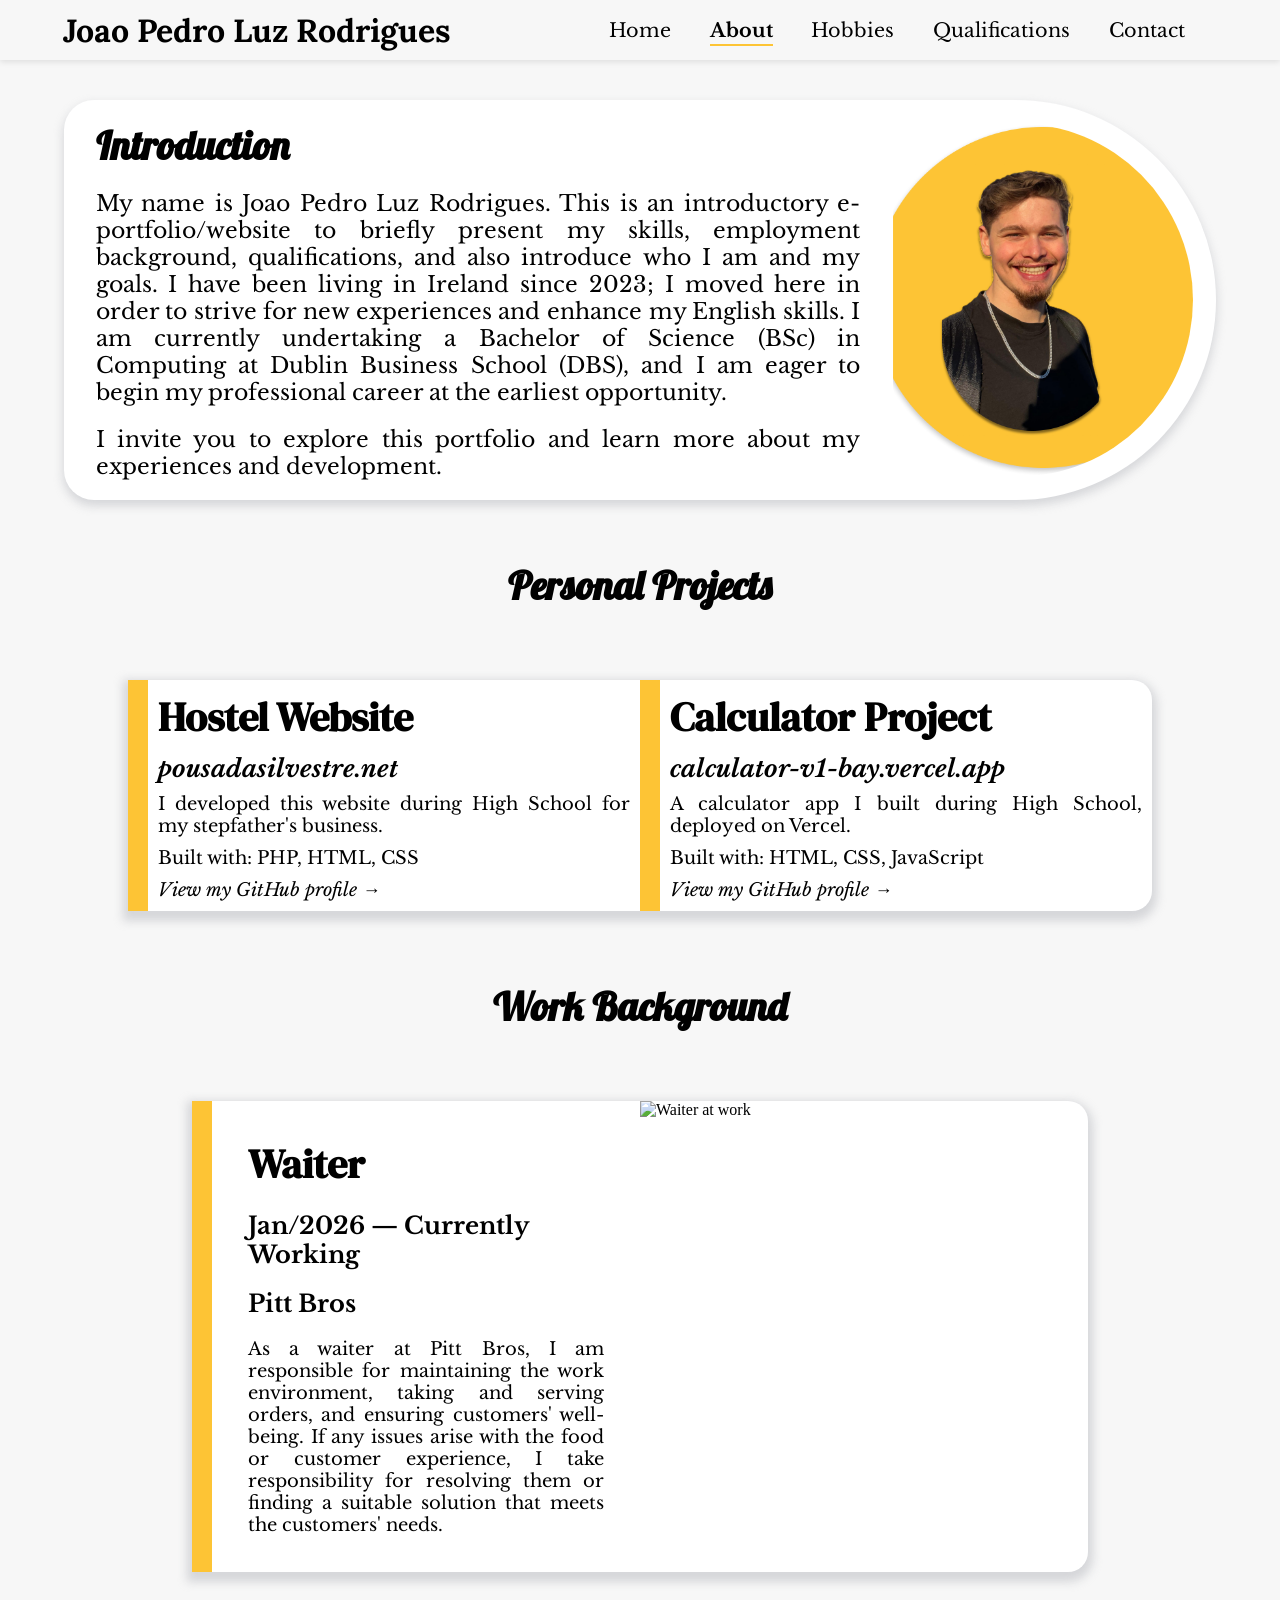
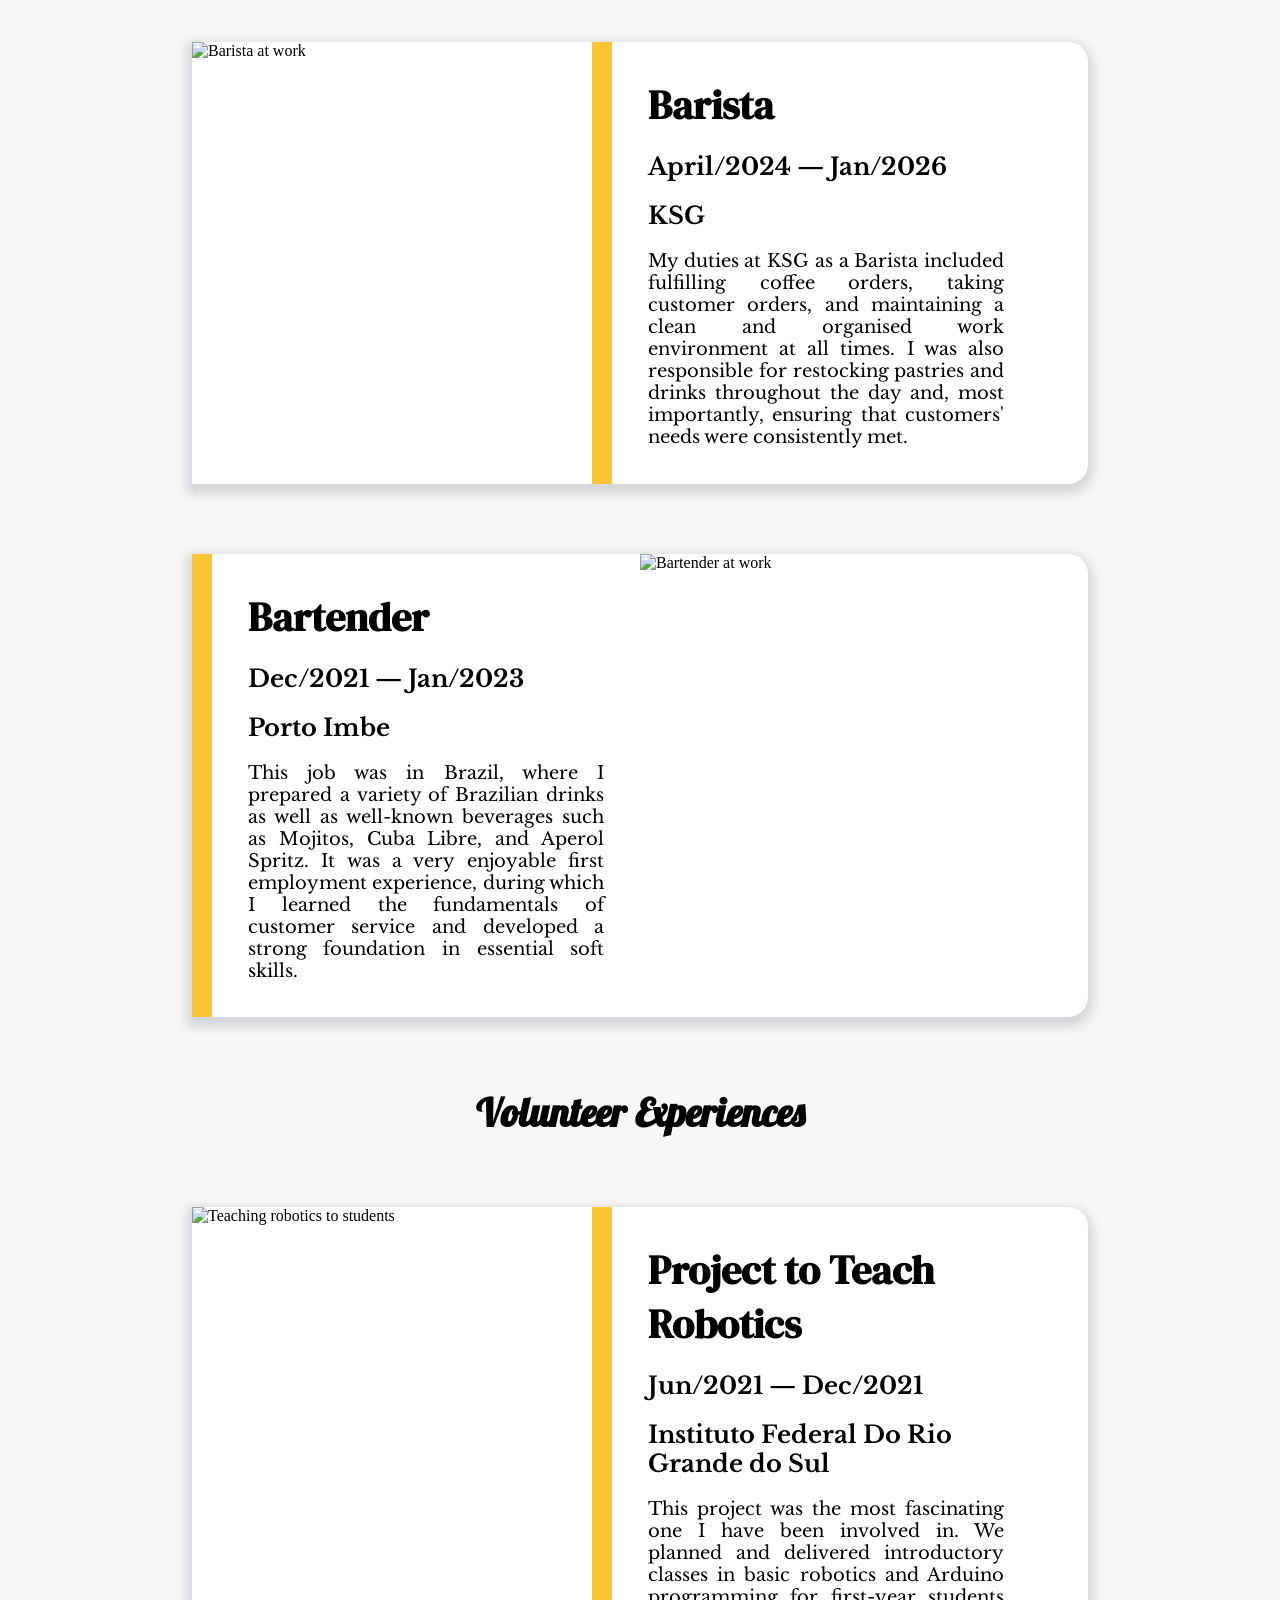
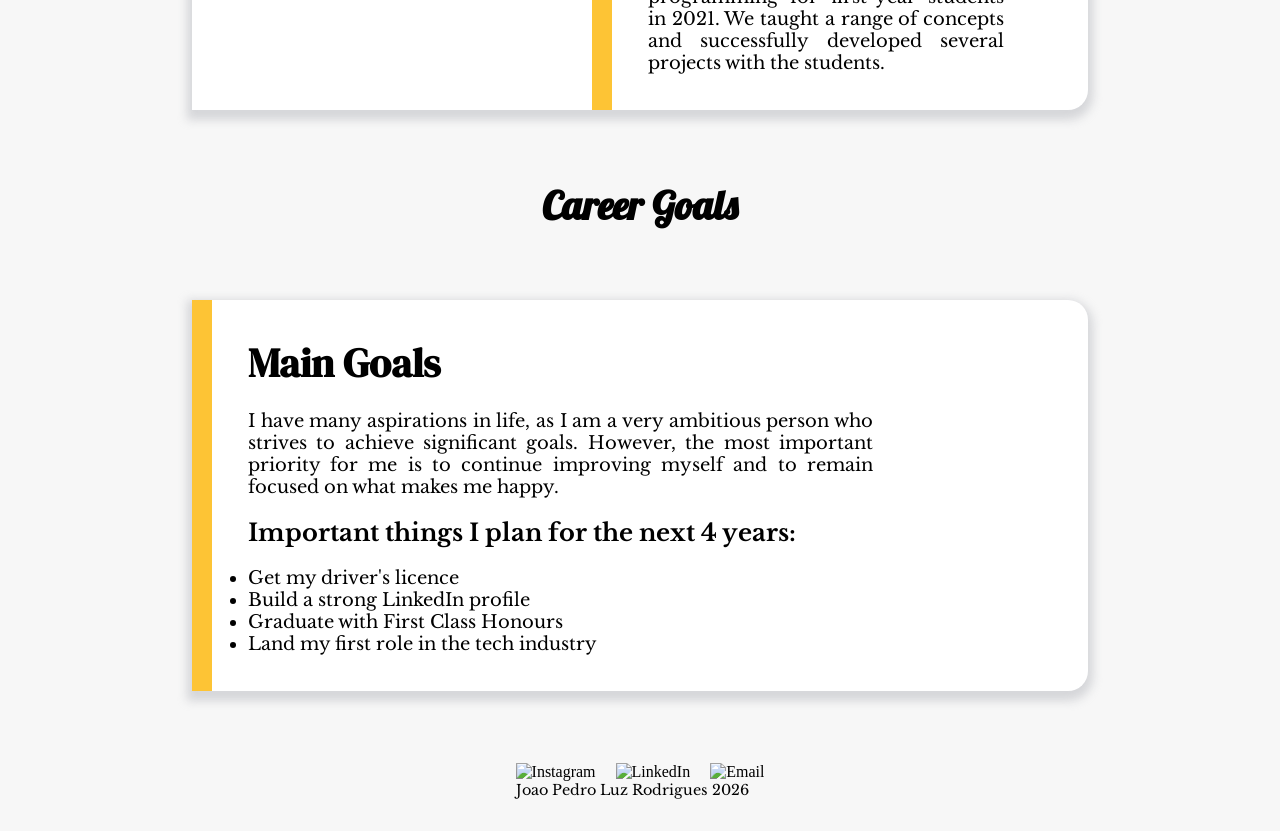
==== about.html @ ab404953 "improvments to the website, including updates to the about page, hobbies section, qualifications, an" ====
<!DOCTYPE html>
<html lang="en">
<head>
    <meta charset="UTF-8">
    <meta name="viewport" content="width=device-width, initial-scale=1.0">
    <meta name="description" content="About João Pedro Luz Rodrigues — background, personal projects, work experience, and career goals.">
    <link rel="preconnect" href="https://fonts.googleapis.com">
    <link rel="preconnect" href="https://fonts.gstatic.com" crossorigin>
    <link href="https://fonts.googleapis.com/css2?family=DM+Serif+Display:ital@0;1&family=Libre+Baskerville:ital,wght@0,400;0,700;1,400&family=Lobster&family=Lora:ital,wght@0,400;0,700&family=Playfair+Display:ital,wght@0,400;0,700&display=swap" rel="stylesheet">
    <link rel="stylesheet" href="./style/style.css">
    <script src="./script.js" async defer></script>
    <title>João Pedro Luz — About</title>
</head>
<body>
    <header id="header"></header>
    <main class="mainDivConfig">
        <div class="bigImgAbout">
            <div class="textBoxImgAbout">
                <h1>Introduction</h1>
                <p>
                    My name is Joao Pedro Luz Rodrigues. This is an introductory e-portfolio/website to briefly present my skills, employment background, qualifications, and also introduce who I am and my goals. I have been living in Ireland since 2023; I moved here in order to strive for new experiences and enhance my English skills. I am currently undertaking a Bachelor of Science (BSc) in Computing at Dublin Business School (DBS), and I am eager to begin my professional career at the earliest opportunity.
                </p>
                <p>I invite you to explore this portfolio and learn more about my experiences and development.</p>
            </div>
            <img src="./img/profile-photo.png" alt="Profile photo of João Pedro Luz Rodrigues">
        </div>

        <div class="layoutStandardInfo">
            <h1>Personal Projects</h1>
            <div class="subDivMain Small largeW">
                <div class="subDivText">
                    <h1>Hostel Website</h1>
                    <h2 class="oblique"><a href="https://pousadasilvestre.net/index.php">pousadasilvestre.net</a></h2>
                    <p>I developed this website during High School for my stepfather's business.</p>
                    <p>Built with: PHP, HTML, CSS</p>
                    <p><a href="https://github.com/Joaoluzwork" class="oblique">View my GitHub profile →</a></p>
                </div>
                <div class="subDivText">
                    <h1>Calculator Project</h1>
                    <h2 class="oblique"><a href="https://calculator-v1-bay.vercel.app">calculator-v1-bay.vercel.app</a></h2>
                    <p>A calculator app I built during High School, deployed on Vercel.</p>
                    <p>Built with: HTML, CSS, JavaScript</p>
                    <p><a href="https://github.com/Joaoluzwork" class="oblique">View my GitHub profile →</a></p>
                </div>
            </div>
            <h1>Work Background</h1>
            <div class="subDivMain">
                <div class="subDivText">
                    <h1>Waiter</h1>
                    <h2>Jan/2026 — Currently Working</h2>
                    <h2>Pitt Bros</h2>
                    <p>
                        As a waiter at Pitt Bros, I am responsible for maintaining the work environment, taking and serving orders, and ensuring customers' well-being. If any issues arise with the food or customer experience, I take responsibility for resolving them or finding a suitable solution that meets the customers' needs.
                    </p>
                </div>
                <img class="workImg" src="./img/waiterImg.png" alt="Waiter at work">
            </div>
            <div class="subDivMain">
                <img class="workImg" src="./img/baristaImg.png" alt="Barista at work">
                <div class="subDivText">
                    <h1>Barista</h1>
                    <h2>April/2024 — Jan/2026</h2>
                    <h2>KSG</h2>
                    <p>
                        My duties at KSG as a Barista included fulfilling coffee orders, taking customer orders, and maintaining a clean and organised work environment at all times. I was also responsible for restocking pastries and drinks throughout the day and, most importantly, ensuring that customers' needs were consistently met.
                    </p>
                </div>
            </div>
            <div class="subDivMain">
                <div class="subDivText">
                    <h1>Bartender</h1>
                    <h2>Dec/2021 — Jan/2023</h2>
                    <h2>Porto Imbe</h2>
                    <p>This job was in Brazil, where I prepared a variety of Brazilian drinks as well as well-known beverages such as Mojitos, Cuba Libre, and Aperol Spritz. It was a very enjoyable first employment experience, during which I learned the fundamentals of customer service and developed a strong foundation in essential soft skills.</p>
                </div>
                <img class="workImg" src="./img/bartenderImg.png" alt="Bartender at work">
            </div>
            <h1>Volunteer Experiences</h1>
            <div class="subDivMain">
                <img class="workImg" src="./img/professorImg.png" alt="Teaching robotics to students">
                <div class="subDivText">
                    <h1>Project to Teach Robotics</h1>
                    <h2>Jun/2021 — Dec/2021</h2>
                    <h2>Instituto Federal Do Rio Grande do Sul</h2>
                    <p>This project was the most fascinating one I have been involved in. We planned and delivered introductory classes in basic robotics and Arduino programming for first-year students in 2021. We taught a range of concepts and successfully developed several projects with the students.</p>
                </div>
            </div>
            <h1>Career Goals</h1>
            <div class="subDivMain">
                <div class="subDivText largeW">
                    <h1>Main Goals</h1>
                    <p>I have many aspirations in life, as I am a very ambitious person who strives to achieve significant goals. However, the most important priority for me is to continue improving myself and to remain focused on what makes me happy.</p>
                    <h2>Important things I plan for the next 4 years:</h2>
                    <ul>
                        <li>Get my driver's licence</li>
                        <li>Build a strong LinkedIn profile</li>
                        <li>Graduate with First Class Honours</li>
                        <li>Land my first role in the tech industry</li>
                    </ul>
                </div>
            </div>
        </div>
    </main>
    <footer class="mainFoot" id="footer"></footer>
</body>
</html>
---- style/style.css ----
:root {
    --black: #000000;
    --background: #F7F7F7;
    --yellow: #FDC435;
    --white: #FFFFFF;
    --grey: #c7c8ccb0;
    --brown: #854836;
}

* {
    margin: 0;
    padding: 0;
    box-sizing: border-box;
}

a {
    color: var(--black);
    text-decoration: none;
}

body {
    width: 100%;
    background-color: var(--background);
}

a:active {
    color: var(--brown);
}

a:hover {
    color: var(--brown);
}

h1 {
    font-family: "Lobster", sans-serif;
}

h2 {
    font-family: "Libre Baskerville", serif;
}

p, li {
    font-family: "Libre Baskerville", serif;
}

.oblique {
    font-style: oblique;
}

/* Header */
header {
    position: fixed;
    top: 0;
    font-family: "Playfair Display", serif;
    z-index: 100;
    width: 100%;
    height: 60px;
    color: var(--black);
    background-color: var(--background);
    box-shadow: 0 2px 6px rgba(0, 0, 0, 0.1);
}

/* Footer */
footer {
    position: relative;
    display: flex;
    align-items: center;
    justify-content: center;
    flex-direction: column;
    width: 100%;
    min-height: 100px;
    color: var(--black);
    overflow: hidden;
}

/* Nav */
.navBar {
    position: fixed;
    display: flex;
    width: 100%;
    height: 60px;
    justify-content: space-around;
    align-items: center;
    z-index: 10;
    list-style: none;
    background-color: var(--background);
}

.navBar h1 {
    font-family: "Lora", serif;
}

.navBar a {
    font-family: "Libre Baskerville", serif;
    color: var(--black);
    font-size: clamp(0.8rem, 2vw, 1.2rem);
}

.navItems {
    display: flex;
    justify-content: space-evenly;
    gap: 1%;
    width: 50%;
    list-style: none;
}

.navItems a:hover {
    color: var(--brown);
    transition: font-size 100ms;
    font-size: clamp(0.9rem, 2.2vw, 1.3rem);}

.navItems a.active {
    font-weight: bold;
    border-bottom: 2px solid var(--yellow);
    padding-bottom: 2px;
}

/* Home page */
.yellowBack {
    display: flex;
    justify-content: flex-end;
    position: absolute;
    width: 100%;
    top: 40px;
}

.yellowBack img {
    position: absolute;
    width: 53%;
}

.hero {
    display: flex;
    flex-direction: column;
    justify-content: center;
    padding-top: 5%;
    padding-left: 3%;
    width: 45%;
    min-height: 80vh;
}

.hero h1 {
    font-size: clamp(1.5rem, 4vw, 3.5rem);
    font-family: "Lobster", sans-serif;
    line-height: 1.2;
}

.tagline {
    margin-top: 16px;
    font-size: clamp(14px, 1.2vw, 18px);
    font-style: italic;
    font-family: "Libre Baskerville", serif;
    color: var(--brown);
}

.intro-text {
    margin-top: 12px;
    text-align: justify;
    font-size: clamp(14px, 1.4vw, 20px);
    font-family: "Libre Baskerville", serif;
}

.cta-row {
    display: flex;
    flex-wrap: wrap;
    gap: 12px;
    margin-top: 28px;
}

.btn {
    display: inline-block;
    padding: 10px 22px;
    border-radius: 6px;
    font-family: "Libre Baskerville", serif;
    font-size: 0.95rem;
    cursor: pointer;
    transition: opacity 150ms;
}

.btn:hover {
    opacity: 0.85;
    color: inherit;
}

.btn-primary {
    background-color: var(--yellow);
    color: var(--black);
    border: 2px solid var(--yellow);
}

.btn-secondary {
    background-color: var(--black);
    color: var(--white);
    border: 2px solid var(--black);
}

.btn-outline {
    background-color: transparent;
    color: var(--black);
    border: 2px solid var(--black);
}

/* Inner pages layout */
.mainDivConfig {
    display: flex;
    align-items: center;
    justify-content: center;
    flex-direction: column;
    padding-top: 100px;
    padding-bottom: 40px;
    gap: 60px;
}

.mainDivConfig h1 {
    font-size: clamp(1em, 2.5em, 3em);
}

/* Intro banner with image (About page) */
.bigImgAbout {
    display: flex;
    padding: 0;
    background: var(--white);
    border-radius: 30px 200px 200px 30px;
    box-shadow: 0px 5px 10px 1px var(--grey);
    width: 90%;
    flex-direction: row;
}

.bigImgAbout img {
    width: 30%;
    padding: 2%;
    object-fit: cover;
    border-radius: 0 200px 200px 0;
}

.textBoxImgAbout {
    text-align: justify;
    width: 70%;
    padding: 20px;
    padding-right: 10px;
    margin-left: 1%;
}

.textBoxImgAbout p {
    padding-top: 20px;
    font-size: clamp(16px, 22px, 28px);
}

/* Simple page banner */
.pageBanner {
    display: flex;
    justify-content: center;
    align-items: center;
    background: var(--white);
    border-radius: 20px;
    box-shadow: 0px 5px 10px 1px var(--grey);
    width: 90%;
    padding: 36px 48px;
    text-align: center;
    border-left: 8px solid var(--yellow);
}

.pageBanner p {
    margin-top: 12px;
    font-size: clamp(16px, 20px, 24px);
    max-width: 700px;
}

/* Qualifications */
.ExtraActImg {
    max-width: 500px;
    width: 100%;
    height: auto;
    border-radius: 0;
}

.robotics {
    display: flex;
    flex-direction: row;
    flex-wrap: wrap;
    background-color: var(--white);
    width: 60%;
    border-radius: 0px 20px 20px 0px;
    box-shadow: 0px 5px 10px 5px var(--grey);
}

.Y {
    border-left: 20px solid var(--yellow);
}

.layoutStandardInfo {
    display: flex;
    align-items: center;
    flex-direction: column;
    gap: 70px;
    width: 100%;
}

.subDivMain {
    display: flex;
    flex-direction: row;
    flex-wrap: wrap;
    background-color: var(--white);
    align-items: stretch;
    width: 70%;
    border-radius: 0px 20px 20px 0px;
    box-shadow: 0px 5px 10px 5px var(--grey);
}

.subDivText {
    width: 50%;
    padding: 4%;
    gap: 20px;
    border-left: 20px solid var(--yellow);
    display: flex;
    flex-direction: column;
}

.subDivText h1 {
    font-family: "DM Serif Display", serif;
}

.subDivText p,
.subDivText li {
    font-size: clamp(14px, 18px, 22px);
    text-align: justify;
}

.Smaller {
    min-height: 130px;
}

.medium {
    min-height: 300px;
}

.largeW {
    width: 80%;
}

.Small .subDivText {
    padding: 1%;
    gap: 10px;
}

.Smaller .subDivText {
    padding: 1%;
    gap: 10px;
}

.medium .subDivText {
    padding: 1%;
}

.workImg {
    max-width: 400px;
    width: 100%;
    height: auto;
    object-fit: cover;
}

/* Social media */
.socialMedias {
    display: flex;
    align-items: center;
    justify-content: center;
    gap: 20px;
}

.instaLogo {
    width: 50px;
    height: auto;
}

.linkedinLogo {
    width: 60px;
    height: auto;
}

.emailLogo {
    width: 50px;
    height: auto;
}

#footer p {
    font-family: "Libre Baskerville", serif;
    font-size: 0.9rem;
}

a:hover .instaLogo {
    width: 55px;
}

a:hover .linkedinLogo {
    width: 65px;
}

a:hover .emailLogo {
    width: 55px;
}
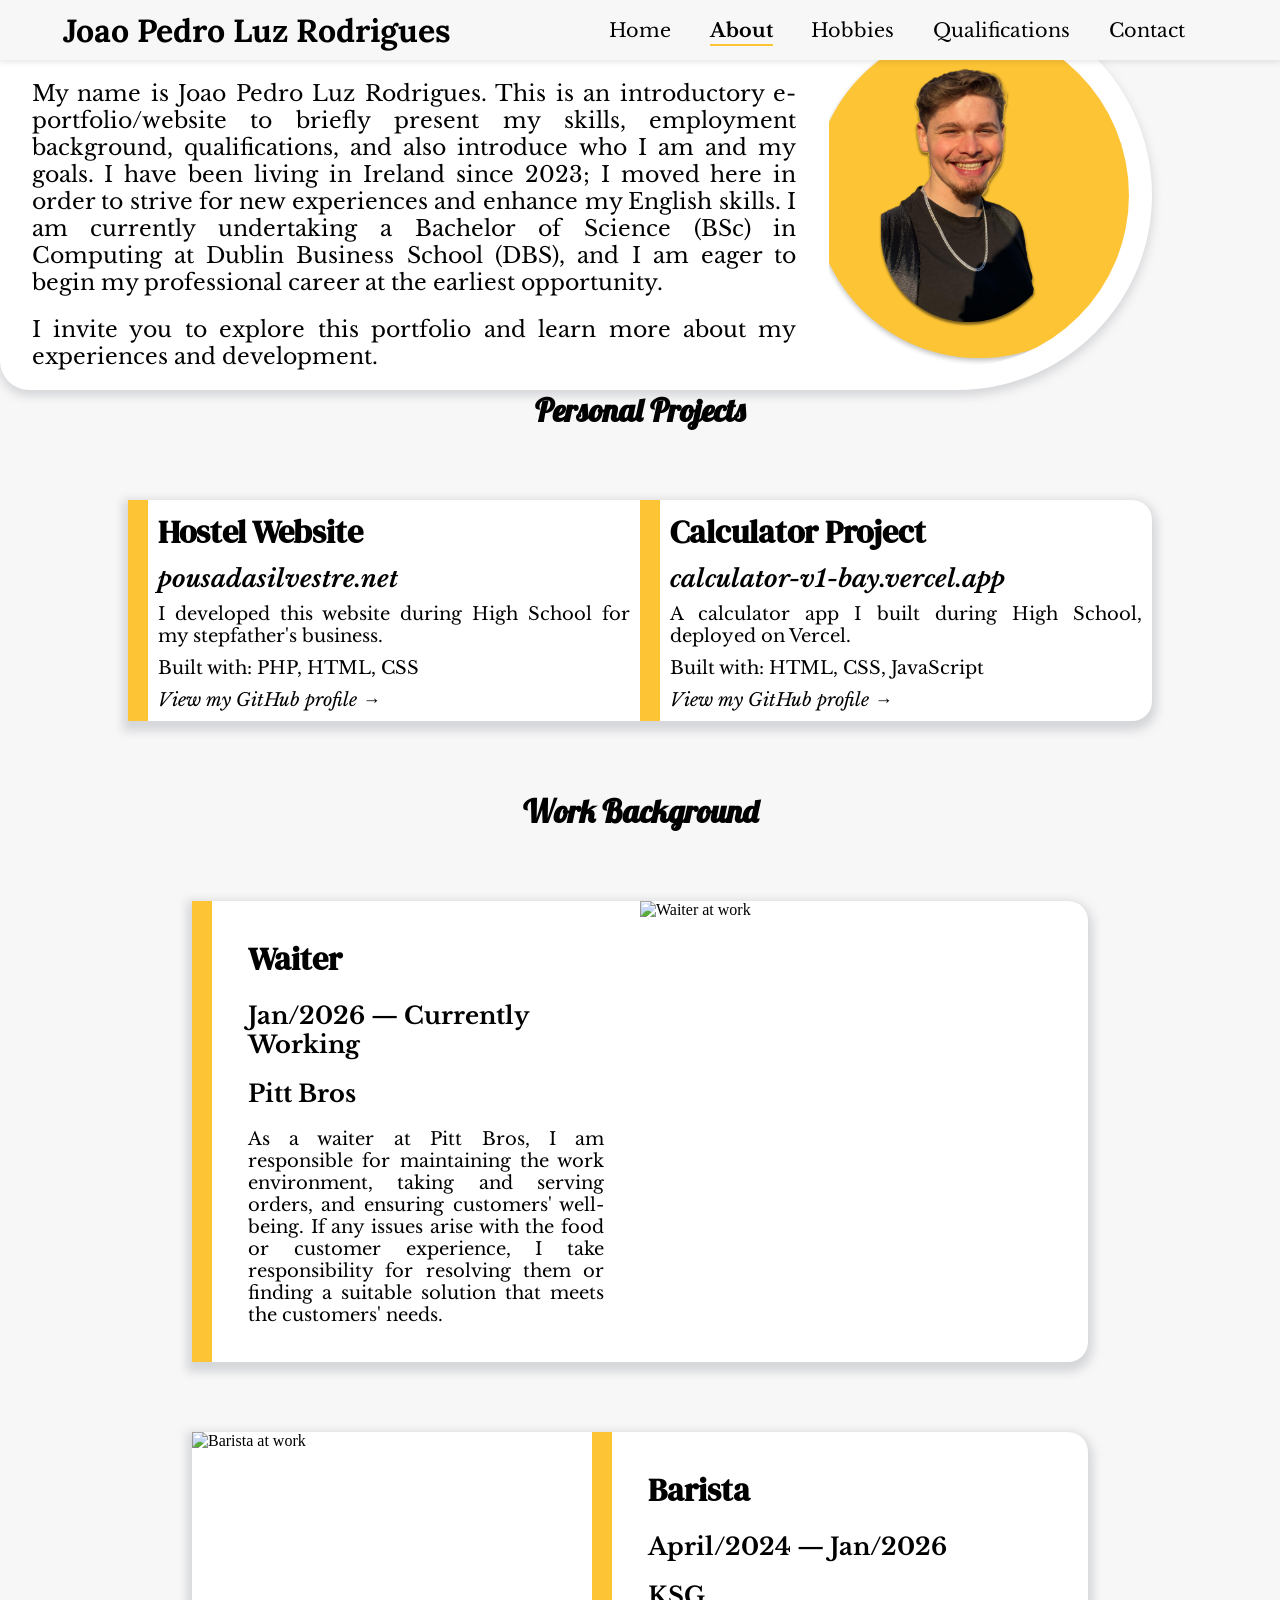
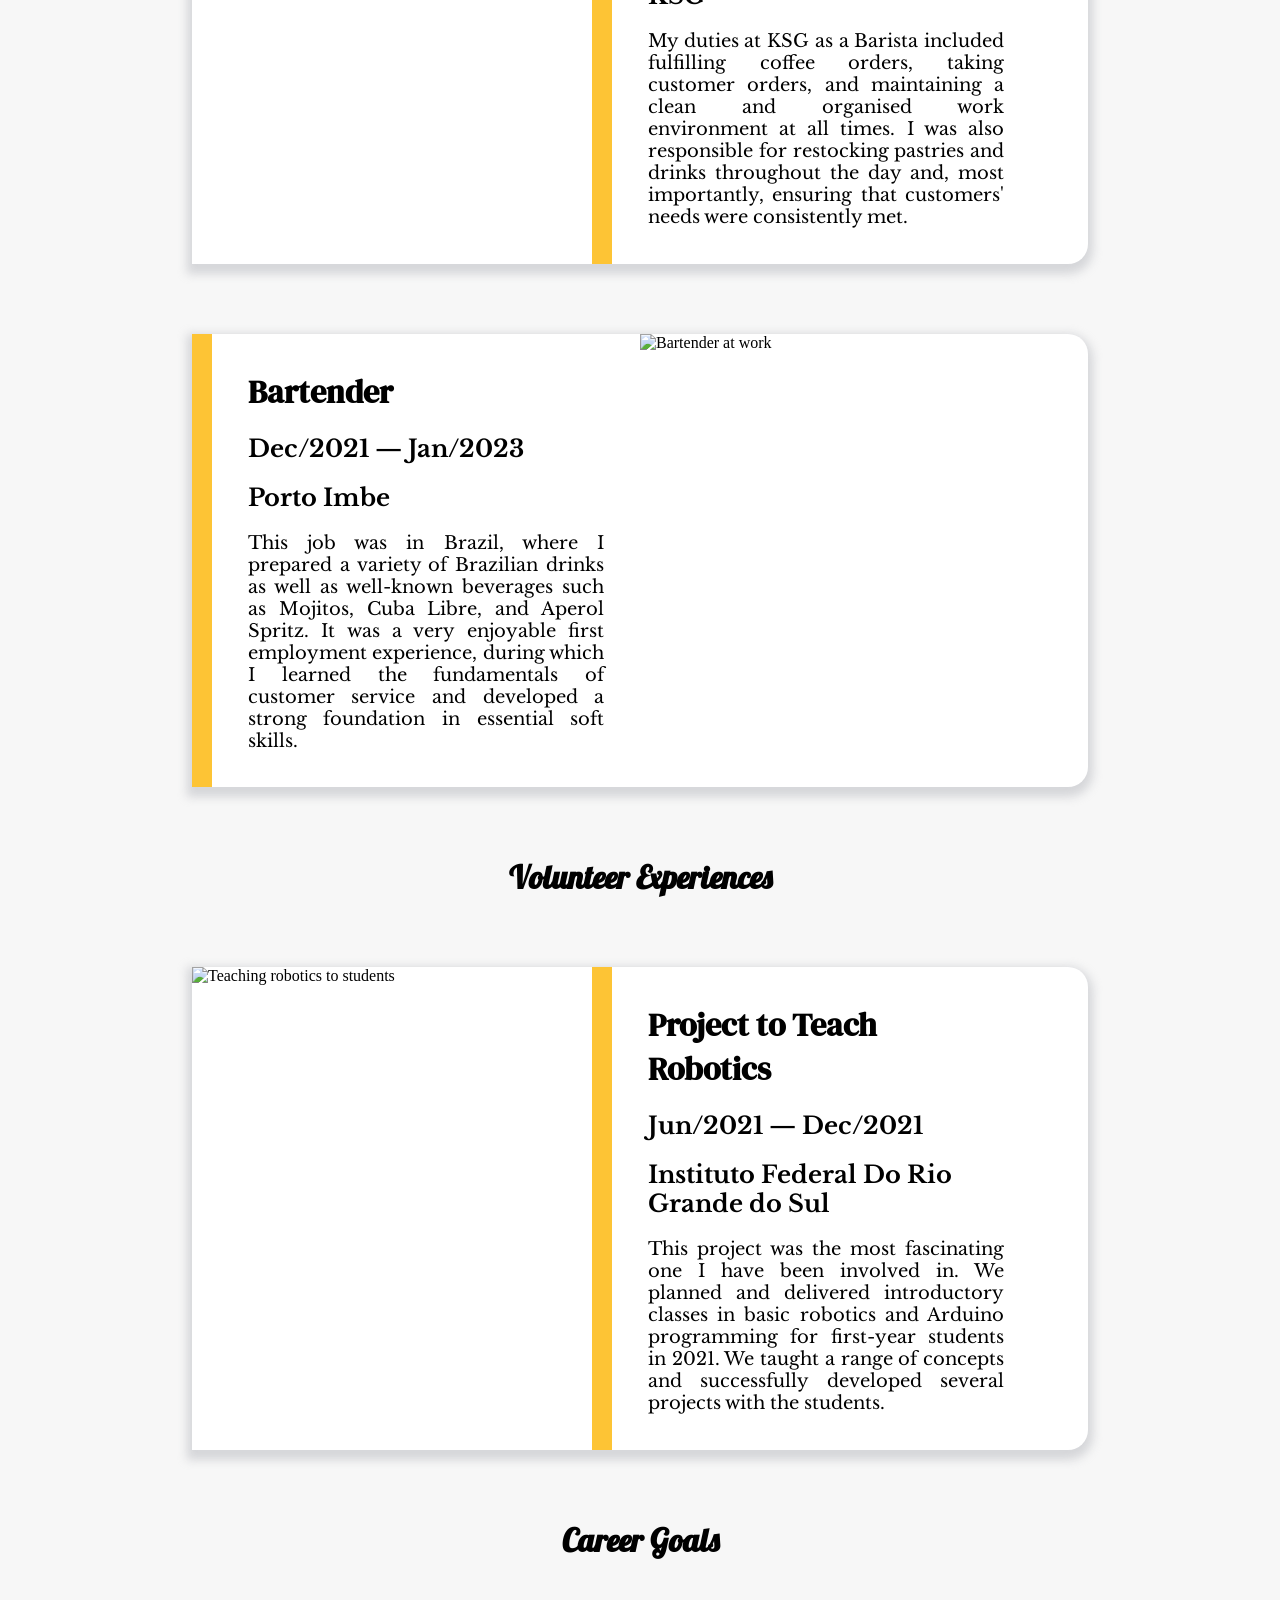
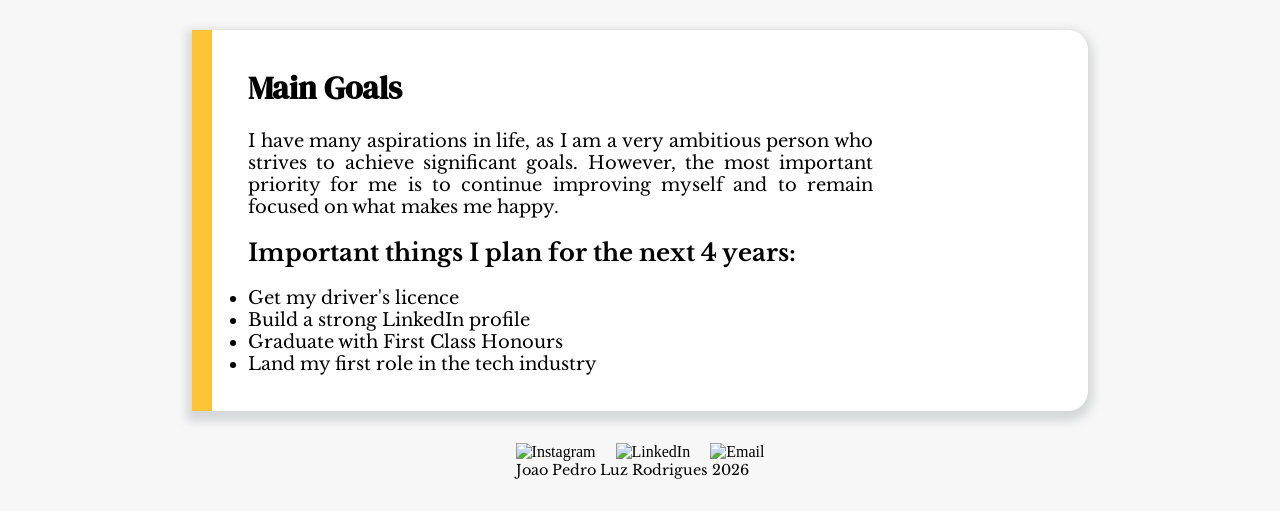
==== commit 3a5f8f12: "small changes" ====
--- a/about.html
+++ b/about.html
@@ -11,9 +11,9 @@
     <script src="./script.js" async defer></script>
     <title>João Pedro Luz — About</title>
 </head>
-<body>
+ <body>
     <header id="header"></header>
-    <main class="mainDivConfig">
+    <main class="wrapper">
         <div class="bigImgAbout">
             <div class="textBoxImgAbout">
                 <h1>Introduction</h1>
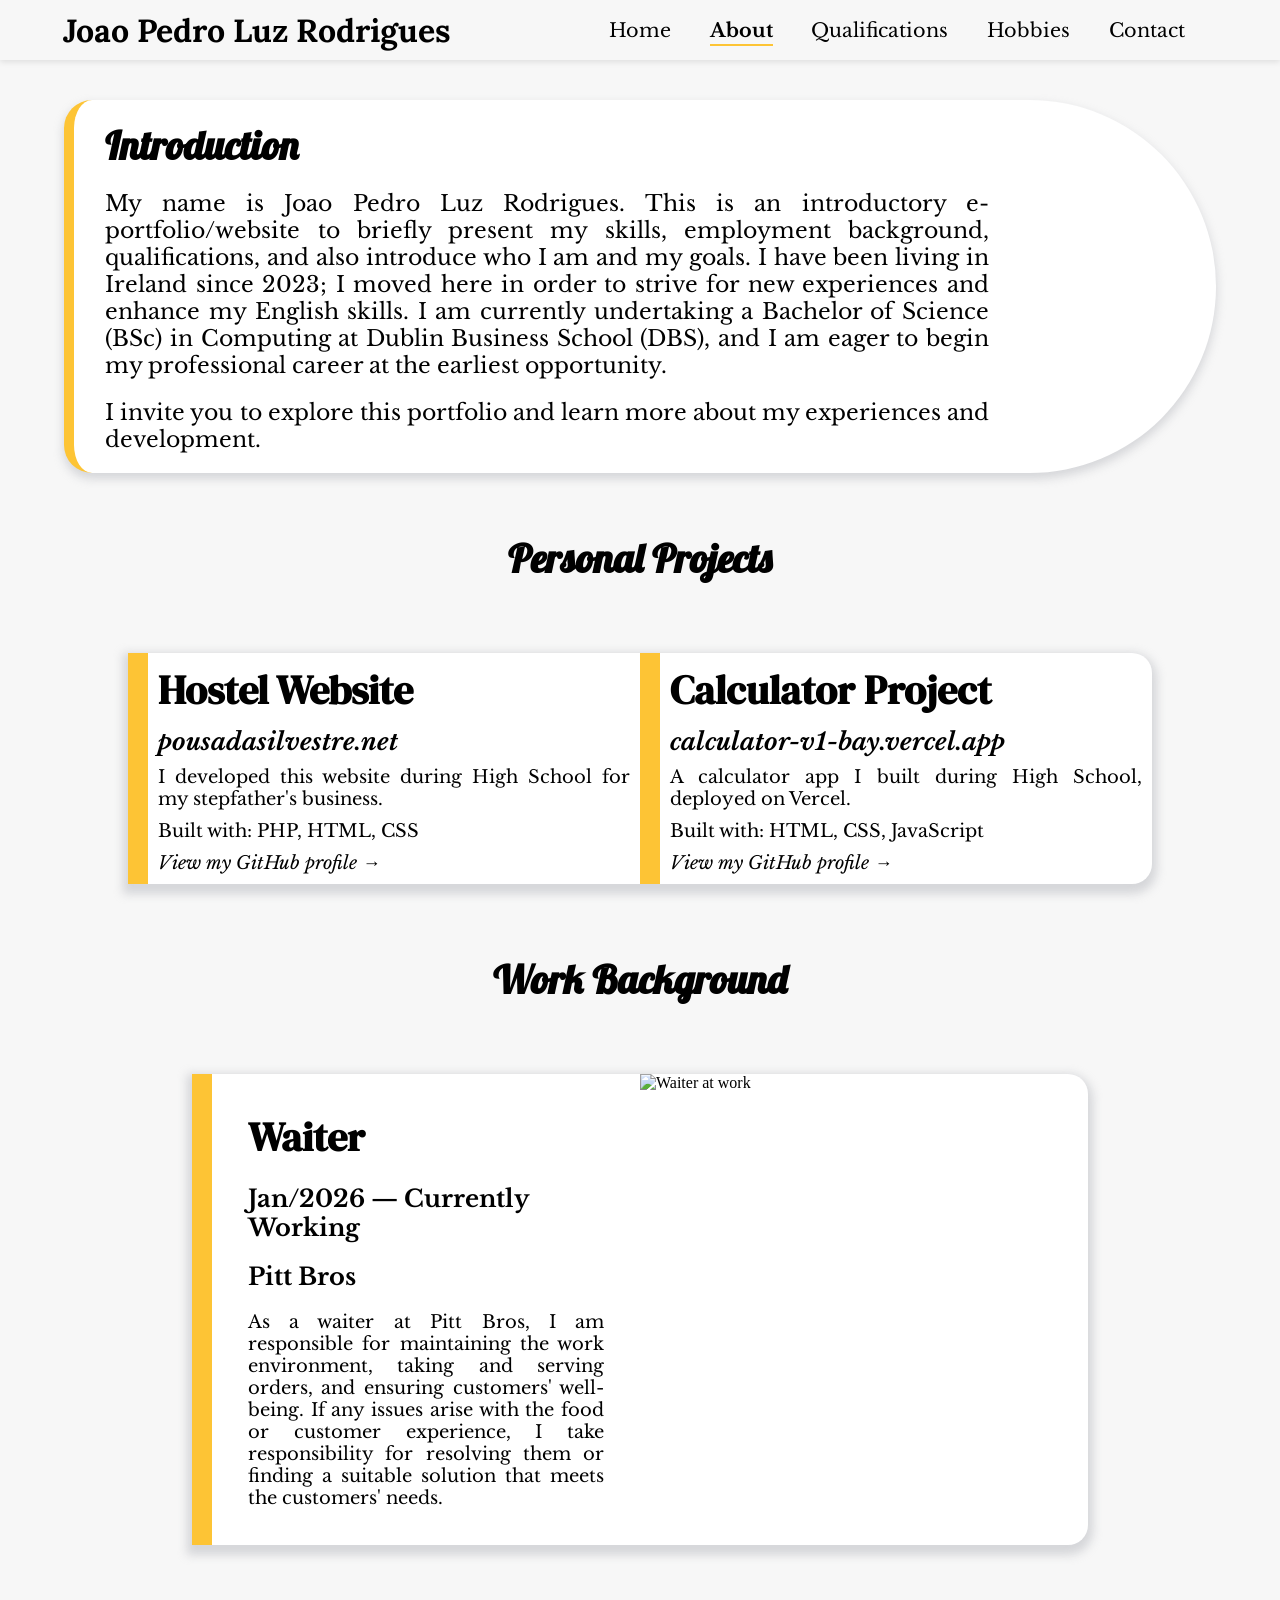
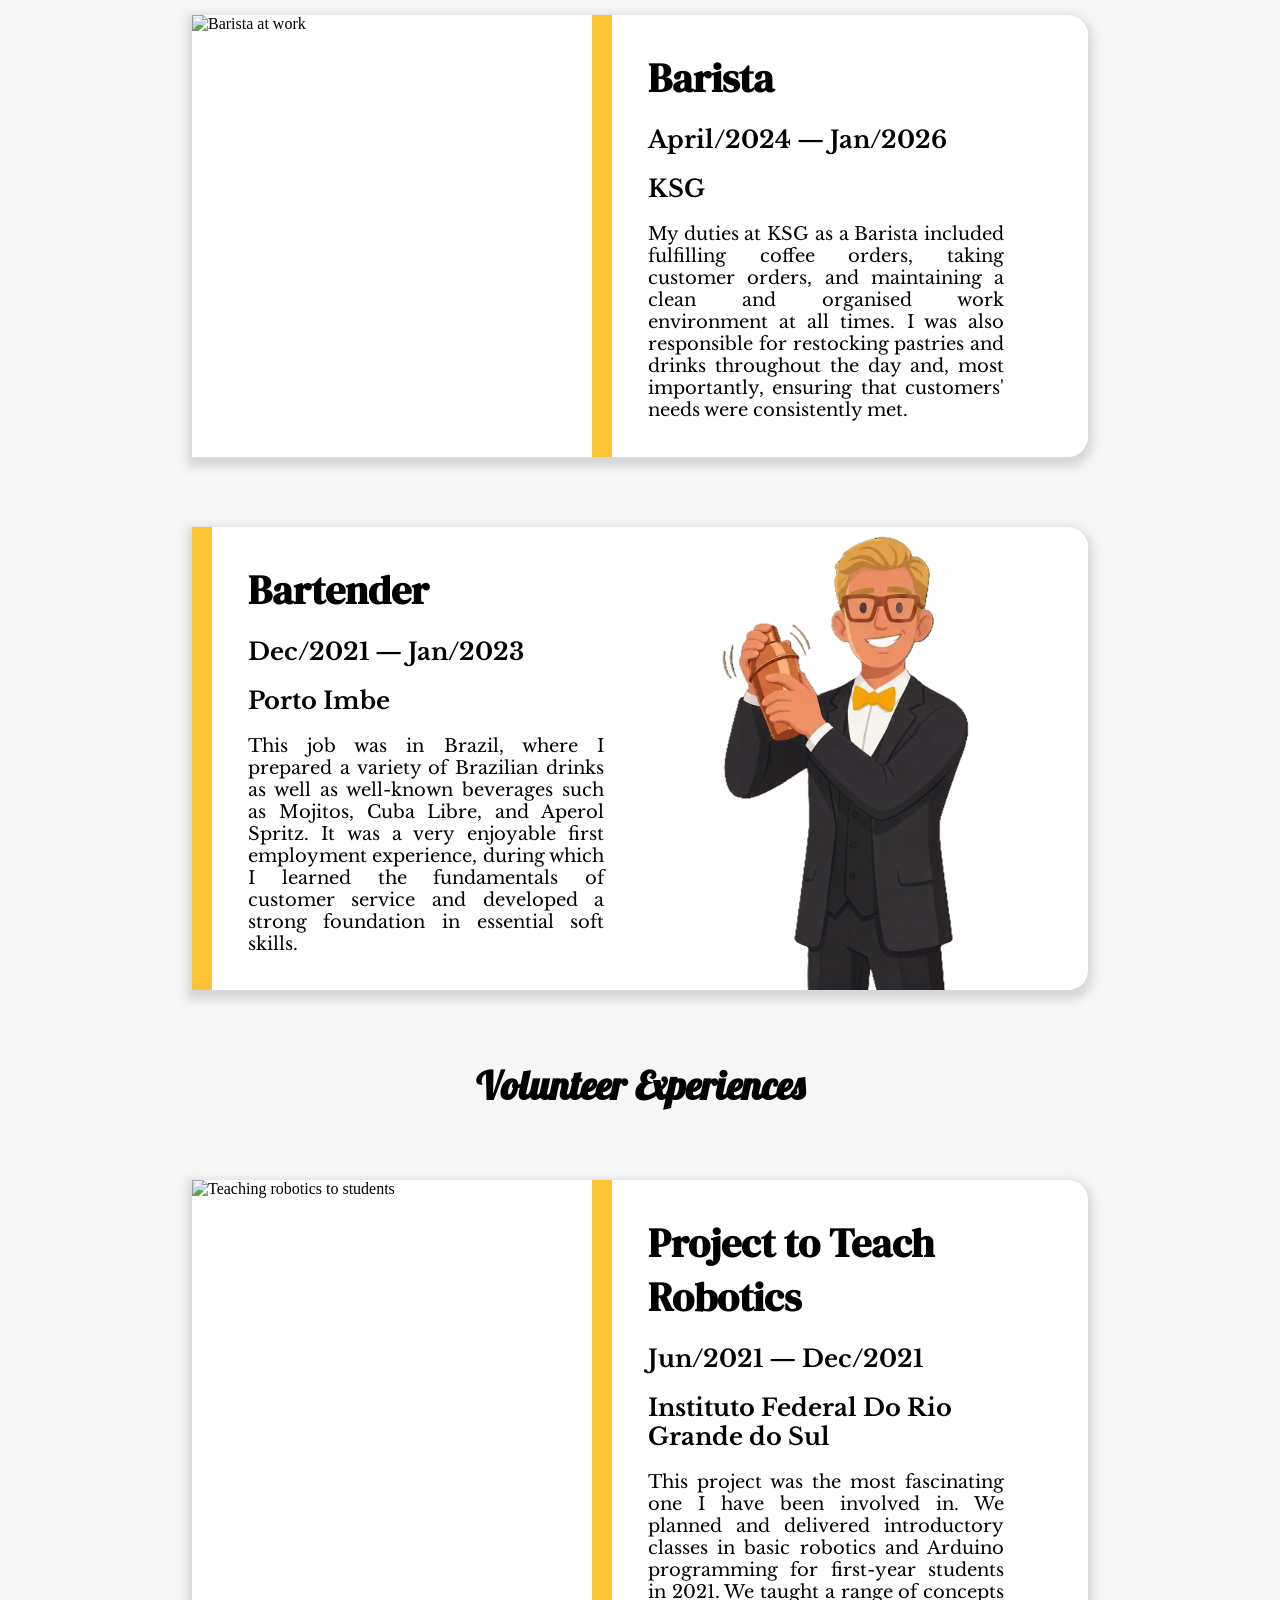
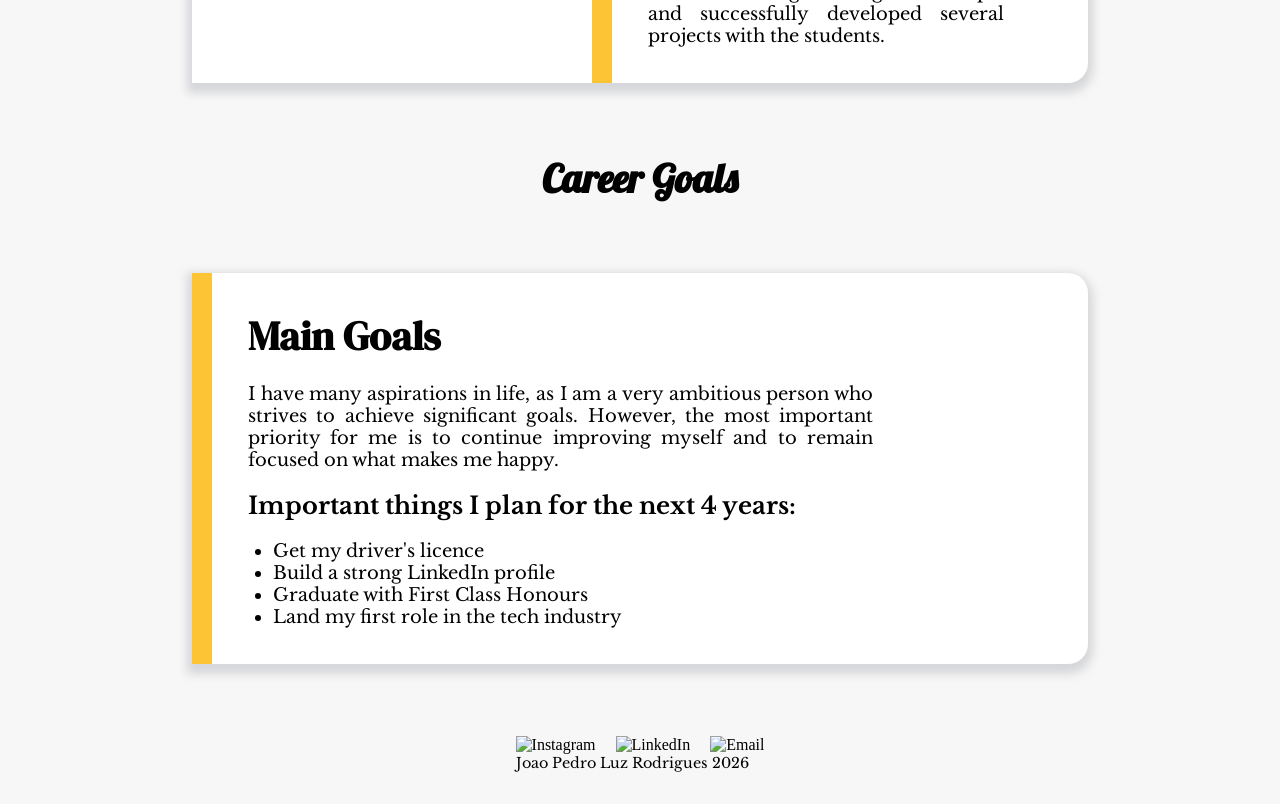
==== commit 0862646e: "more changes to the hobbies page, added a contact page, and made some adjustments to the about page " ====
--- a/about.html
+++ b/about.html
@@ -15,14 +15,13 @@
     <header id="header"></header>
     <main class="wrapper">
         <div class="bigImgAbout">
-            <div class="textBoxImgAbout">
+            <div class="textBoxImgAbout largeW">
                 <h1>Introduction</h1>
                 <p>
                     My name is Joao Pedro Luz Rodrigues. This is an introductory e-portfolio/website to briefly present my skills, employment background, qualifications, and also introduce who I am and my goals. I have been living in Ireland since 2023; I moved here in order to strive for new experiences and enhance my English skills. I am currently undertaking a Bachelor of Science (BSc) in Computing at Dublin Business School (DBS), and I am eager to begin my professional career at the earliest opportunity.
                 </p>
                 <p>I invite you to explore this portfolio and learn more about my experiences and development.</p>
             </div>
-            <img src="./img/profile-photo.png" alt="Profile photo of João Pedro Luz Rodrigues">
         </div>
 
         <div class="layoutStandardInfo">
--- a/style/style.css
+++ b/style/style.css
@@ -1,7 +1,9 @@
+/*-------------------------- General styles ---------------------------*/
 :root {
     --black: #000000;
     --background: #F7F7F7;
     --yellow: #FDC435;
+    --yellowShadow: #E3B030;
     --white: #FFFFFF;
     --grey: #c7c8ccb0;
     --brown: #854836;
@@ -41,6 +43,14 @@
 
 p, li {
     font-family: "Libre Baskerville", serif;
+}
+
+img:hover {
+    animation-name: fadeOut;
+    animation-duration: 800ms;
+    animation-timing-function: ease-out;
+    opacity: 0.85;
+
 }
 
 .oblique {
@@ -82,6 +92,9 @@
     justify-content: space-around;
     align-items: center;
     z-index: 10;
+    animation-name: fadeDown;
+    animation-timing-function: ease-out;
+    animation-duration: 800ms;
     list-style: none;
     background-color: var(--background);
 }
@@ -115,13 +128,16 @@
     padding-bottom: 2px;
 }
 
-/* Home page */
+/*-------------------------- Home page ---------------------------*/
 .yellowBack {
     display: flex;
     justify-content: flex-end;
     position: absolute;
     width: 100%;
     top: 40px;
+    animation-name: fadeSlideOut;
+    animation-timing-function: ease-out;
+    animation-duration: 800ms;
 }
 
 .yellowBack img {
@@ -136,6 +152,9 @@
     padding-top: 5%;
     padding-left: 3%;
     width: 45%;
+    animation-name: fadeSlideIn;
+    animation-timing-function: ease-out;
+    animation-duration: 800ms;
     min-height: 80vh;
 }
 
@@ -178,30 +197,27 @@
 }
 
 .btn:hover {
-    opacity: 0.85;
+    opacity: 0.9;
     color: inherit;
+    box-shadow: 2px 2px 10px 3px var(--grey);
+    transition: box-shadow 200ms;
 }
 
 .btn-primary {
+    background-color: #FCAC35;    
+}
+
+.btn-secondary {
     background-color: var(--yellow);
-    color: var(--black);
-    border: 2px solid var(--yellow);
-}
-
-.btn-secondary {
-    background-color: var(--black);
-    color: var(--white);
-    border: 2px solid var(--black);
 }
 
 .btn-outline {
     background-color: transparent;
     color: var(--black);
-    border: 2px solid var(--black);
-}
-
-/* Inner pages layout */
-.mainDivConfig {
+}
+
+/*-------------------------- Inner pages ---------------------------*/
+.wrapper {
     display: flex;
     align-items: center;
     justify-content: center;
@@ -209,13 +225,16 @@
     padding-top: 100px;
     padding-bottom: 40px;
     gap: 60px;
-}
-
-.mainDivConfig h1 {
+    animation-name: fadeSlideIn;
+    animation-timing-function: ease-out;
+    animation-duration: 800ms;
+}
+
+.wrapper h1 {
     font-size: clamp(1em, 2.5em, 3em);
 }
 
-/* Intro banner with image (About page) */
+/* Intro banner with image*/
 .bigImgAbout {
     display: flex;
     padding: 0;
@@ -223,6 +242,7 @@
     border-radius: 30px 200px 200px 30px;
     box-shadow: 0px 5px 10px 1px var(--grey);
     width: 90%;
+    border-left: var(--yellow) solid 10px;
     flex-direction: row;
 }
 
@@ -301,7 +321,6 @@
     flex-direction: row;
     flex-wrap: wrap;
     background-color: var(--white);
-    align-items: stretch;
     width: 70%;
     border-radius: 0px 20px 20px 0px;
     box-shadow: 0px 5px 10px 5px var(--grey);
@@ -326,6 +345,10 @@
     text-align: justify;
 }
 
+.subDivText ul {
+    padding-left: 4%;
+}
+
 .Smaller {
     min-height: 130px;
 }
@@ -348,7 +371,7 @@
     gap: 10px;
 }
 
-.medium .subDivText {
+.medium .subDivTextsubDivMain {
     padding: 1%;
 }
 
@@ -359,27 +382,49 @@
     object-fit: cover;
 }
 
-/* Social media */
+/*-------------------------------------- Contact ----------------------------------------*/
+form {
+    display: flex;
+    flex-direction: column;
+    gap: 16px;
+    width: 00%;
+}
+.contactbox {
+    display: flex;
+    align-items: center;
+    flex-direction: column;
+    max-width: 80%;
+    gap: 8px;
+}
+
+/*-------------------------------------- Footer ----------------------------------------*/
 .socialMedias {
     display: flex;
     align-items: center;
     justify-content: center;
     gap: 20px;
+    animation-name: fadeUp;
+    animation-timing-function: ease-out;
+    animation-duration: 800ms;
 }
 
 .instaLogo {
     width: 50px;
     height: auto;
+    transition: 200ms;
 }
 
 .linkedinLogo {
     width: 60px;
     height: auto;
+    transition: 200ms;
 }
 
 .emailLogo {
     width: 50px;
     height: auto;
+    animation-timing-function: ease;
+    transition: 200ms;
 }
 
 #footer p {
@@ -397,4 +442,64 @@
 
 a:hover .emailLogo {
     width: 55px;
+}
+
+/* ----------------------------- Animations ----------------------------------------*/
+
+@keyframes fadeDown {
+    from {
+        opacity: 0;
+        transform: translateY(-16px);
+    }
+
+    to {
+        opacity: 1;
+        transform: translateY(0);
+    }
+}
+
+@keyframes fadeSlideIn {
+    from {
+        opacity: 0;
+        transform: translateX(16px);
+    }
+
+    to {
+        opacity: 1;
+        transform: translateX(0);
+    }
+}
+
+@keyframes fadeSlideOut {
+    from {
+        opacity: 0;
+        transform: translateX(-16px);
+    }
+
+    to {
+        opacity: 1;
+        transform: translateX(0);
+    }
+}
+
+@keyframes fadeUp {
+    from {
+        opacity: 0;
+        transform: translateY(16px);
+    }
+
+    to {
+        opacity: 1;
+        transform: translateY(0);
+    }
+}
+
+@keyframes fadeOut {
+    from {
+        opacity: 1;
+    }
+
+    to {
+        opacity: 0.85;
+    }
 }
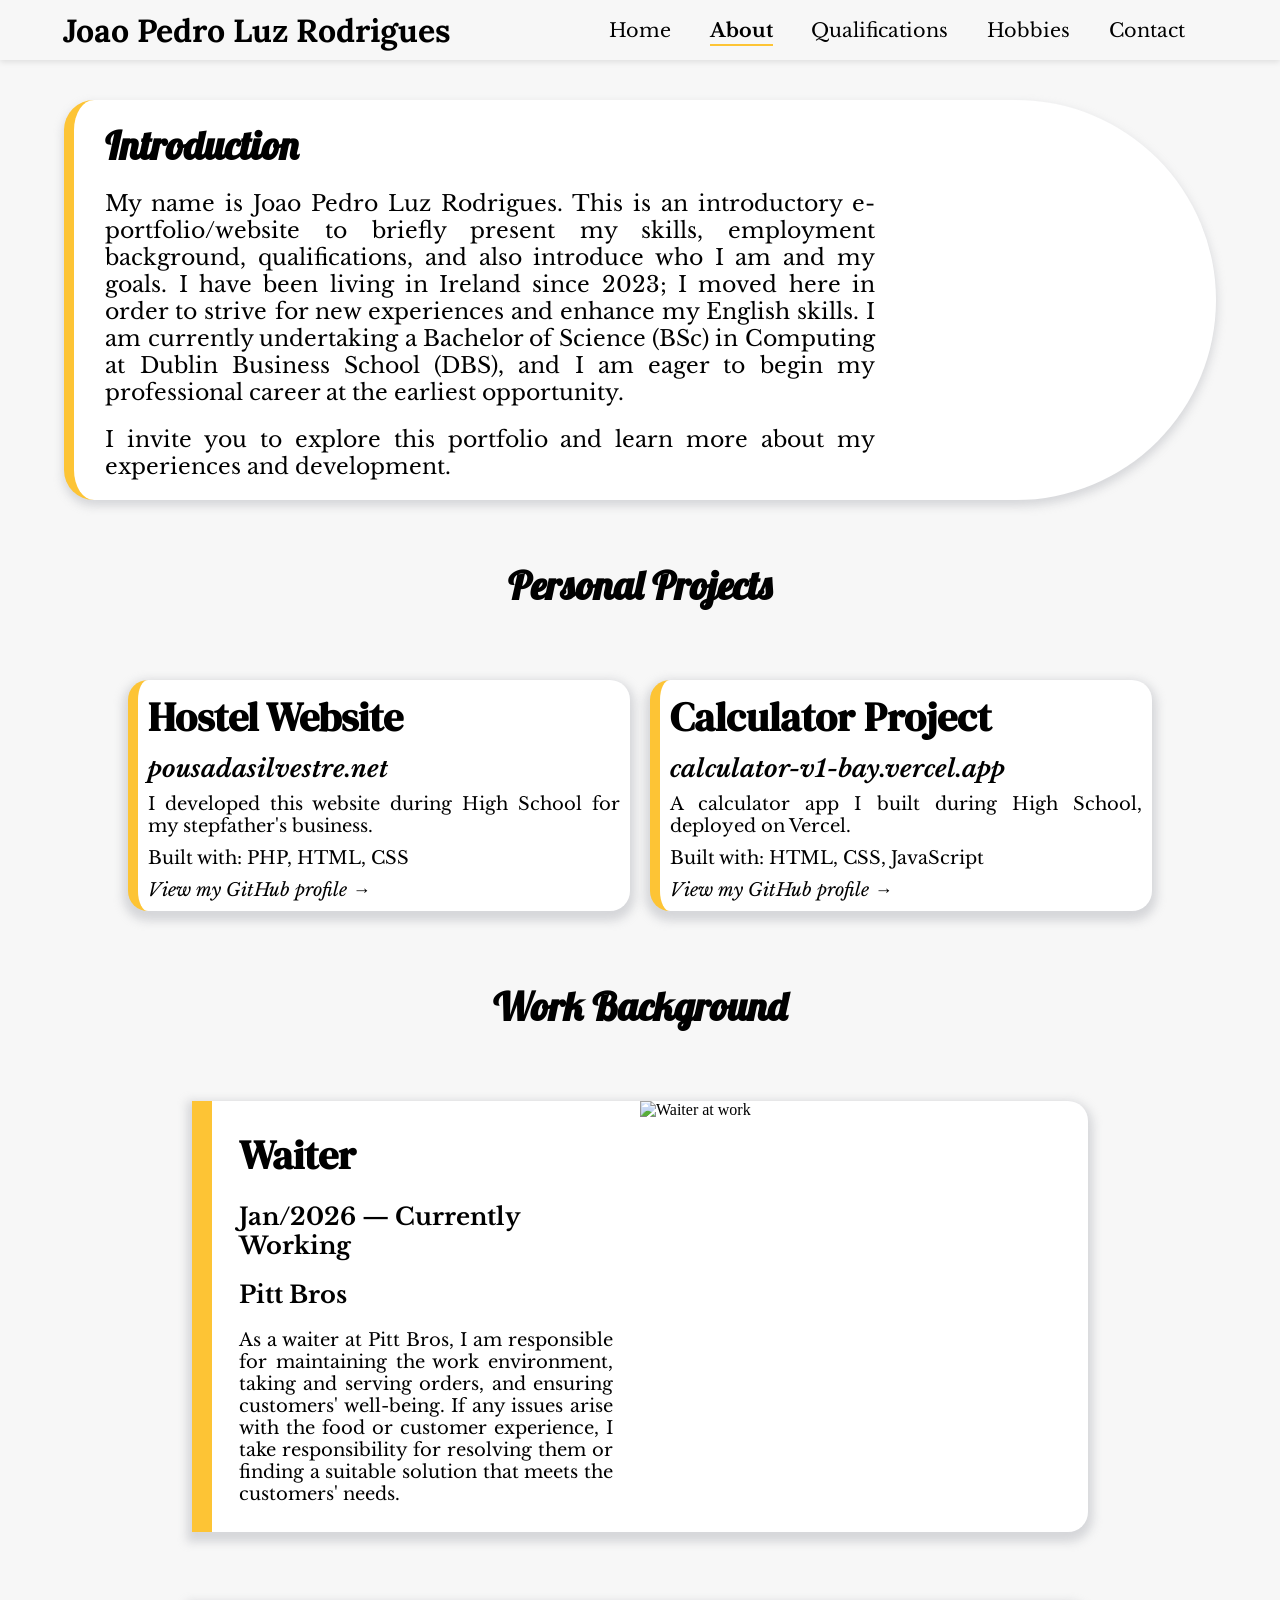
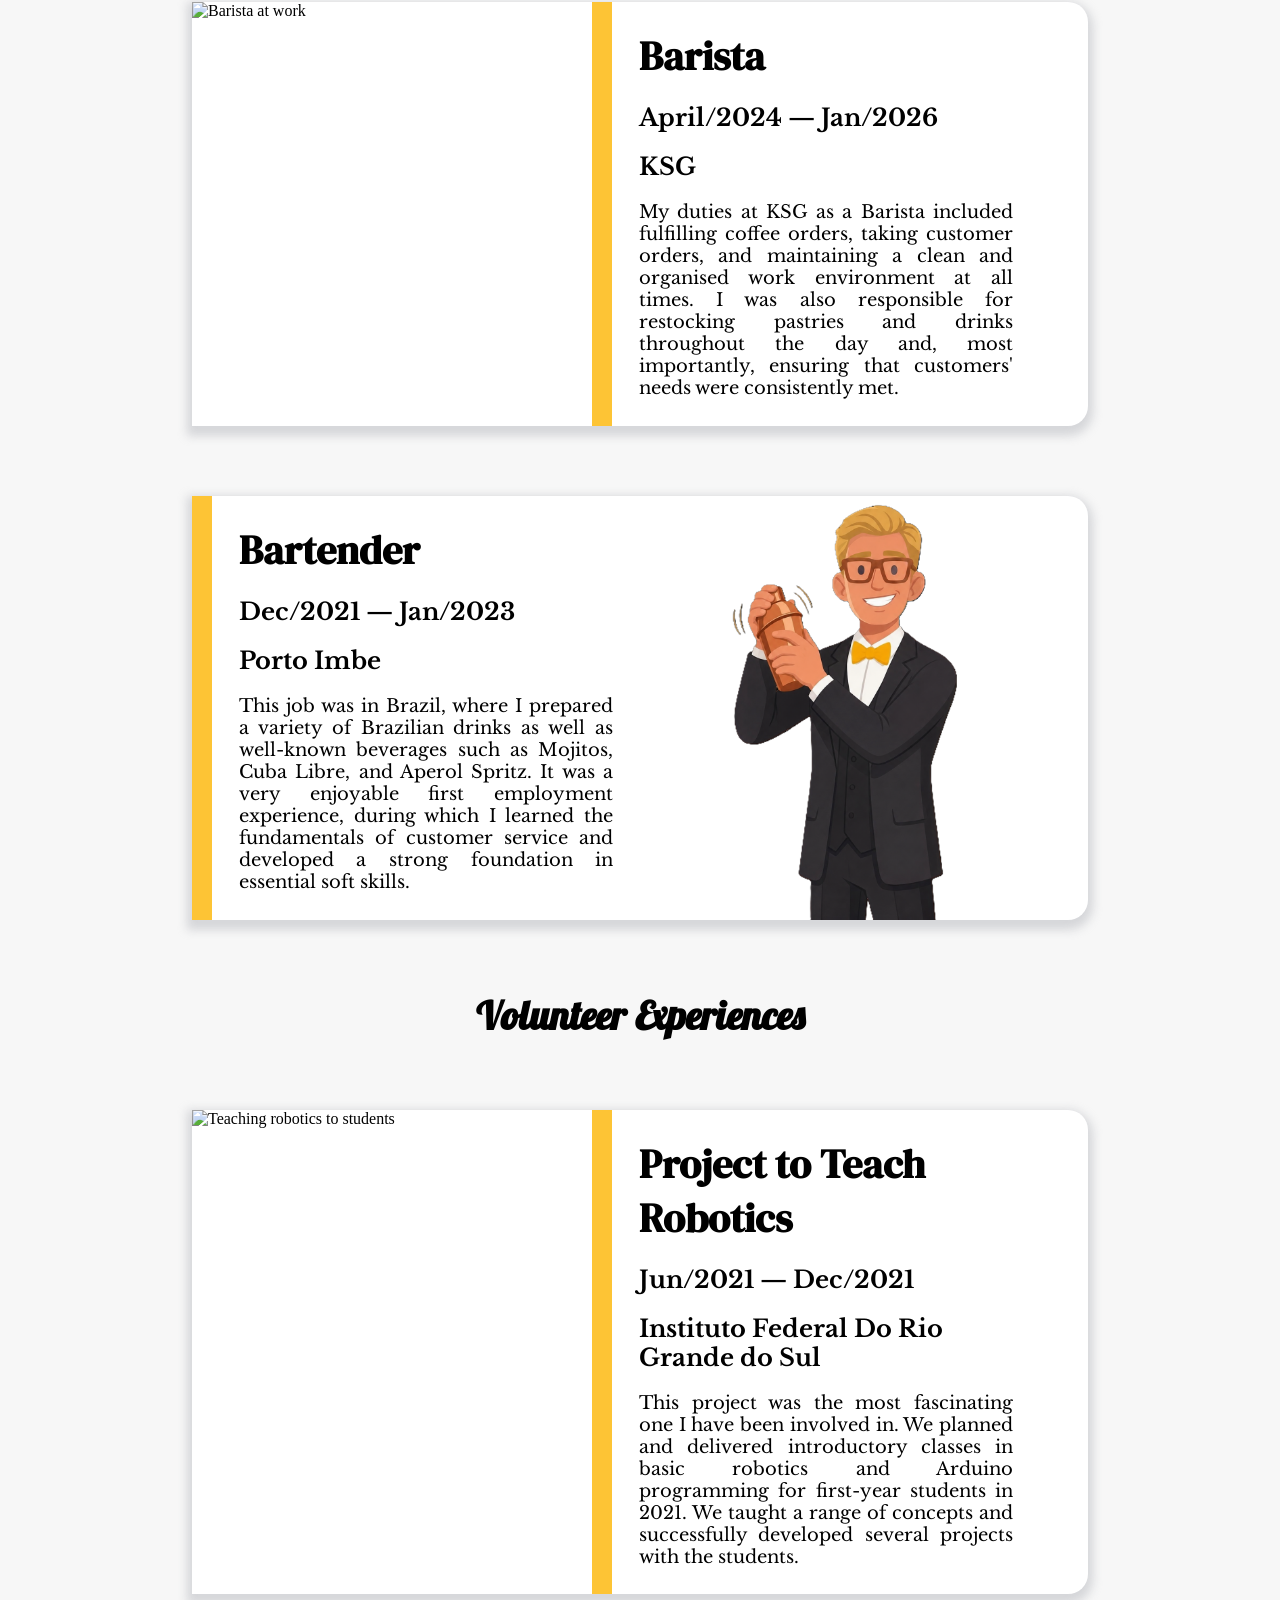
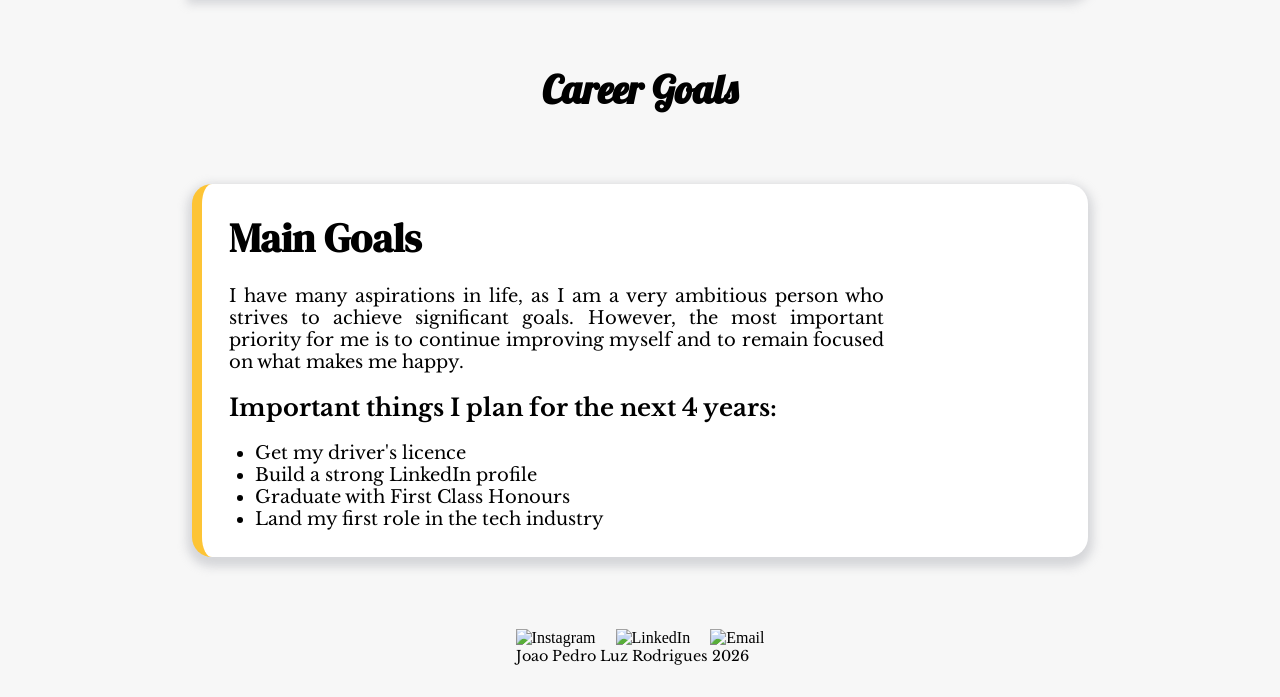
==== commit 38a675d4: "optimizing images" ====
--- a/about.html
+++ b/about.html
@@ -26,7 +26,7 @@
 
         <div class="layoutStandardInfo">
             <h1>Personal Projects</h1>
-            <div class="subDivMain Small largeW">
+            <div class="rounded-box subDivMain Small largeW">
                 <div class="subDivText">
                     <h1>Hostel Website</h1>
                     <h2 class="oblique"><a href="https://pousadasilvestre.net/index.php">pousadasilvestre.net</a></h2>
@@ -85,7 +85,7 @@
                 </div>
             </div>
             <h1>Career Goals</h1>
-            <div class="subDivMain">
+            <div class="rounded subDivMain">
                 <div class="subDivText largeW">
                     <h1>Main Goals</h1>
                     <p>I have many aspirations in life, as I am a very ambitious person who strives to achieve significant goals. However, the most important priority for me is to continue improving myself and to remain focused on what makes me happy.</p>
--- a/style/style.css
+++ b/style/style.css
@@ -45,19 +45,11 @@
     font-family: "Libre Baskerville", serif;
 }
 
-img:hover {
-    animation-name: fadeOut;
-    animation-duration: 800ms;
-    animation-timing-function: ease-out;
-    opacity: 0.85;
-
-}
-
 .oblique {
     font-style: oblique;
 }
 
-/* Header */
+/*-------------------------------- Header --------------------------------*/
 header {
     position: fixed;
     top: 0;
@@ -70,7 +62,7 @@
     box-shadow: 0 2px 6px rgba(0, 0, 0, 0.1);
 }
 
-/* Footer */
+/*-------------------------------- Footer --------------------------------*/
 footer {
     position: relative;
     display: flex;
@@ -118,8 +110,7 @@
 }
 
 .navItems a:hover {
-    color: var(--brown);
-    transition: font-size 100ms;
+    transition: font-size 150ms;
     font-size: clamp(0.9rem, 2.2vw, 1.3rem);}
 
 .navItems a.active {
@@ -128,7 +119,7 @@
     padding-bottom: 2px;
 }
 
-/*-------------------------- Home page ---------------------------*/
+/*-------------------------------------------- Home page ---------------------------*/
 .yellowBack {
     display: flex;
     justify-content: flex-end;
@@ -216,7 +207,7 @@
     color: var(--black);
 }
 
-/*-------------------------- Inner pages ---------------------------*/
+/*--------------------------------------- Inner pages ---------------------------*/
 .wrapper {
     display: flex;
     align-items: center;
@@ -234,7 +225,97 @@
     font-size: clamp(1em, 2.5em, 3em);
 }
 
-/* Intro banner with image*/
+.layoutStandardInfo {
+    display: flex;
+    align-items: center;
+    flex-direction: column;
+    gap: 70px;
+    width: 100%;
+}
+
+.subDivMain {
+    display: flex;
+    flex-direction: row;
+    background-color: var(--white);
+    width: 70%;
+    border-radius: 0px 20px 20px 0px;
+    box-shadow: 0px 5px 10px 5px var(--grey);
+}
+
+.subDivText {
+    width: 50%;
+    padding: 3%;
+    gap: 20px;
+    border-left: 20px solid var(--yellow);
+    display: flex;
+    flex-direction: column;
+}
+
+.subDivText h1 {
+    font-family: "DM Serif Display", serif;
+}
+
+.subDivText p,
+.subDivText li {
+    font-size: clamp(14px, 18px, 22px);
+    text-align: justify;
+}
+
+.subDivText ul {
+    padding-left: 4%;
+}
+
+.Smaller {
+    min-height: 130px;
+}
+
+.medium {
+    min-height: 300px;
+}
+
+.largeW {
+    width: 80%;
+}
+
+.Small .subDivText {
+    padding: 1%;
+    gap: 10px;
+}
+
+.Smaller .subDivText {
+    padding: 1%;
+    gap: 10px;
+}
+
+.medium .subDivTextsubDivMain {
+    padding: 1%;
+}
+
+.rounded-box {
+    border-radius: 20px;
+    gap: 20px;
+    background-color: var(--background);
+    box-shadow: none;
+}
+
+.rounded-box .subDivText {
+    border-radius: 20px;
+    background-color: var(--white);
+    border-left: 10px solid var(--yellow);
+    box-shadow: 0px 5px 10px 5px var(--grey);
+}
+
+.rounded
+{
+    border-radius: 20px;
+    border-left: 10px solid var(--yellow);
+}
+
+.rounded .subDivText {
+    border-radius: 20px;
+    border: none;
+}
+/*----------------------------------------------- about section ----------------------------------------------------*/
 .bigImgAbout {
     display: flex;
     padding: 0;
@@ -266,7 +347,52 @@
     font-size: clamp(16px, 22px, 28px);
 }
 
-/* Simple page banner */
+/*--------------------------------------- Qualifications ---------------------------------------*/
+.Y {
+    border-left: 20px solid var(--yellow);
+}
+
+.workImg {
+    max-width: 400px;
+    width: 100%;
+    height: auto;
+    object-fit: cover;
+    aspect-ratio: 1 / 1;
+}
+
+
+/*--------------------------------------- Hobbies ---------------------------------------*/
+
+
+.sprite {
+    display: block;
+    width: 350px;
+    height: 350px;
+    background-image: url('../img/sprite.png');
+    background-repeat: no-repeat;
+    background-size: 400% 200%;
+    aspect-ratio: 1 / 1;
+}
+/* Row 0 */
+.sprite-rubiks-cubes  { background-position:   0%      0%; }
+.sprite-surfing       { background-position:  33.33%   0%; }
+.sprite-chess         { background-position:  66.67%   0%; }
+.sprite-dnd-tabletop  { background-position: 100%      0%; }
+
+/* Row 1 */
+.sprite-gaming        { background-position:   0%    100%; }
+.sprite-robotics   { background-position:  33.33% 100%; }
+.sprite-group-ireland { background-position:  66.67% 100%; }
+.sprite-theatre  { background-position: 100%    100%; }
+
+.sprite:hover {
+    animation-name: fadeOut;
+    animation-duration: 800ms;
+    animation-timing-function: ease-out;
+    opacity: 0.85;
+
+}
+
 .pageBanner {
     display: flex;
     justify-content: center;
@@ -286,116 +412,25 @@
     max-width: 700px;
 }
 
-/* Qualifications */
-.ExtraActImg {
-    max-width: 500px;
-    width: 100%;
-    height: auto;
-    border-radius: 0;
-}
-
-.robotics {
-    display: flex;
-    flex-direction: row;
-    flex-wrap: wrap;
-    background-color: var(--white);
-    width: 60%;
-    border-radius: 0px 20px 20px 0px;
-    box-shadow: 0px 5px 10px 5px var(--grey);
-}
-
-.Y {
-    border-left: 20px solid var(--yellow);
-}
-
-.layoutStandardInfo {
-    display: flex;
-    align-items: center;
-    flex-direction: column;
-    gap: 70px;
-    width: 100%;
-}
-
-.subDivMain {
-    display: flex;
-    flex-direction: row;
-    flex-wrap: wrap;
-    background-color: var(--white);
-    width: 70%;
-    border-radius: 0px 20px 20px 0px;
-    box-shadow: 0px 5px 10px 5px var(--grey);
-}
-
-.subDivText {
-    width: 50%;
-    padding: 4%;
-    gap: 20px;
-    border-left: 20px solid var(--yellow);
-    display: flex;
-    flex-direction: column;
-}
-
-.subDivText h1 {
-    font-family: "DM Serif Display", serif;
-}
-
-.subDivText p,
-.subDivText li {
-    font-size: clamp(14px, 18px, 22px);
-    text-align: justify;
-}
-
-.subDivText ul {
-    padding-left: 4%;
-}
-
-.Smaller {
-    min-height: 130px;
-}
-
-.medium {
-    min-height: 300px;
-}
-
-.largeW {
-    width: 80%;
-}
-
-.Small .subDivText {
-    padding: 1%;
-    gap: 10px;
-}
-
-.Smaller .subDivText {
-    padding: 1%;
-    gap: 10px;
-}
-
-.medium .subDivTextsubDivMain {
-    padding: 1%;
-}
-
-.workImg {
-    max-width: 400px;
-    width: 100%;
-    height: auto;
-    object-fit: cover;
-}
 
 /*-------------------------------------- Contact ----------------------------------------*/
 form {
     display: flex;
     flex-direction: column;
+    background-color: var(--background);
     gap: 16px;
     width: 00%;
 }
-.contactbox {
-    display: flex;
-    align-items: center;
-    flex-direction: column;
-    max-width: 80%;
-    gap: 8px;
-}
+
+.contactbox{
+    display: flex;
+    flex-direction: column;
+    align-items: center;
+    width: 60%;
+    gap: 40px;
+    width: 100%;
+}
+
 
 /*-------------------------------------- Footer ----------------------------------------*/
 .socialMedias {
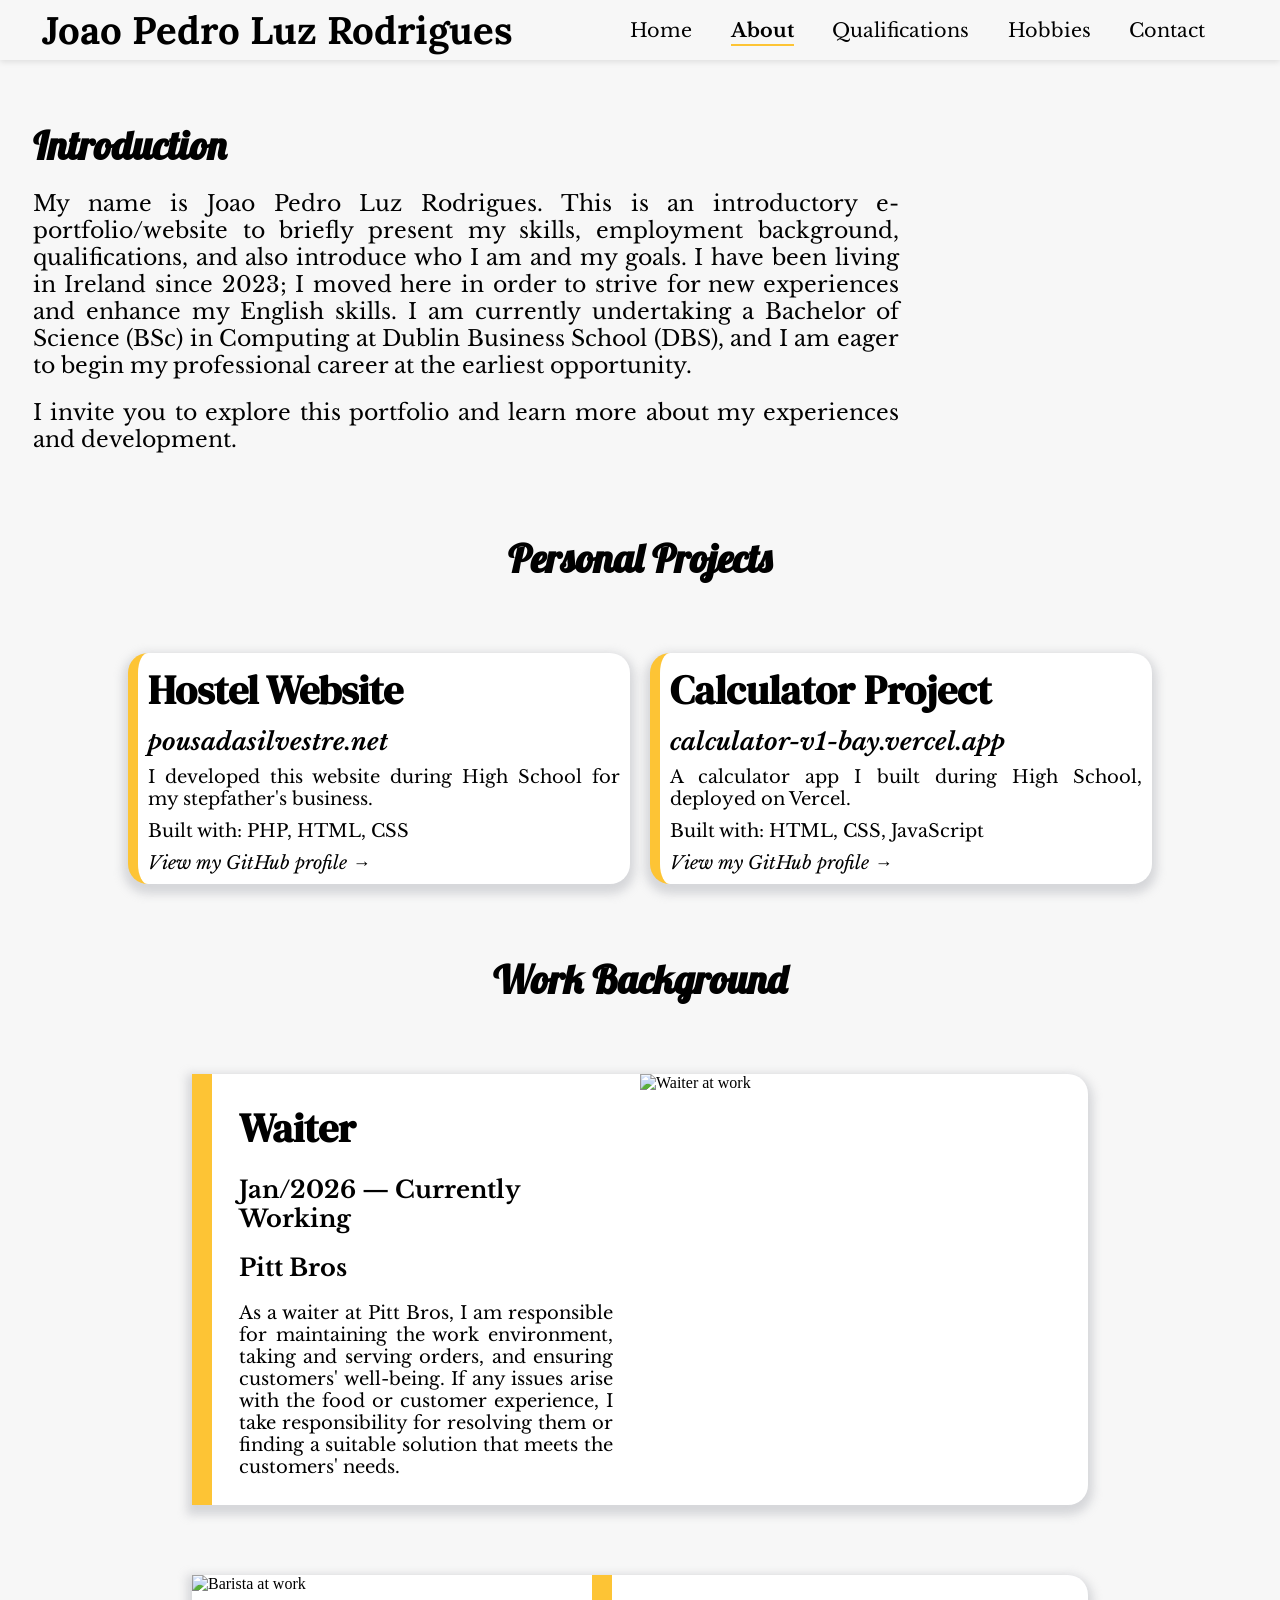
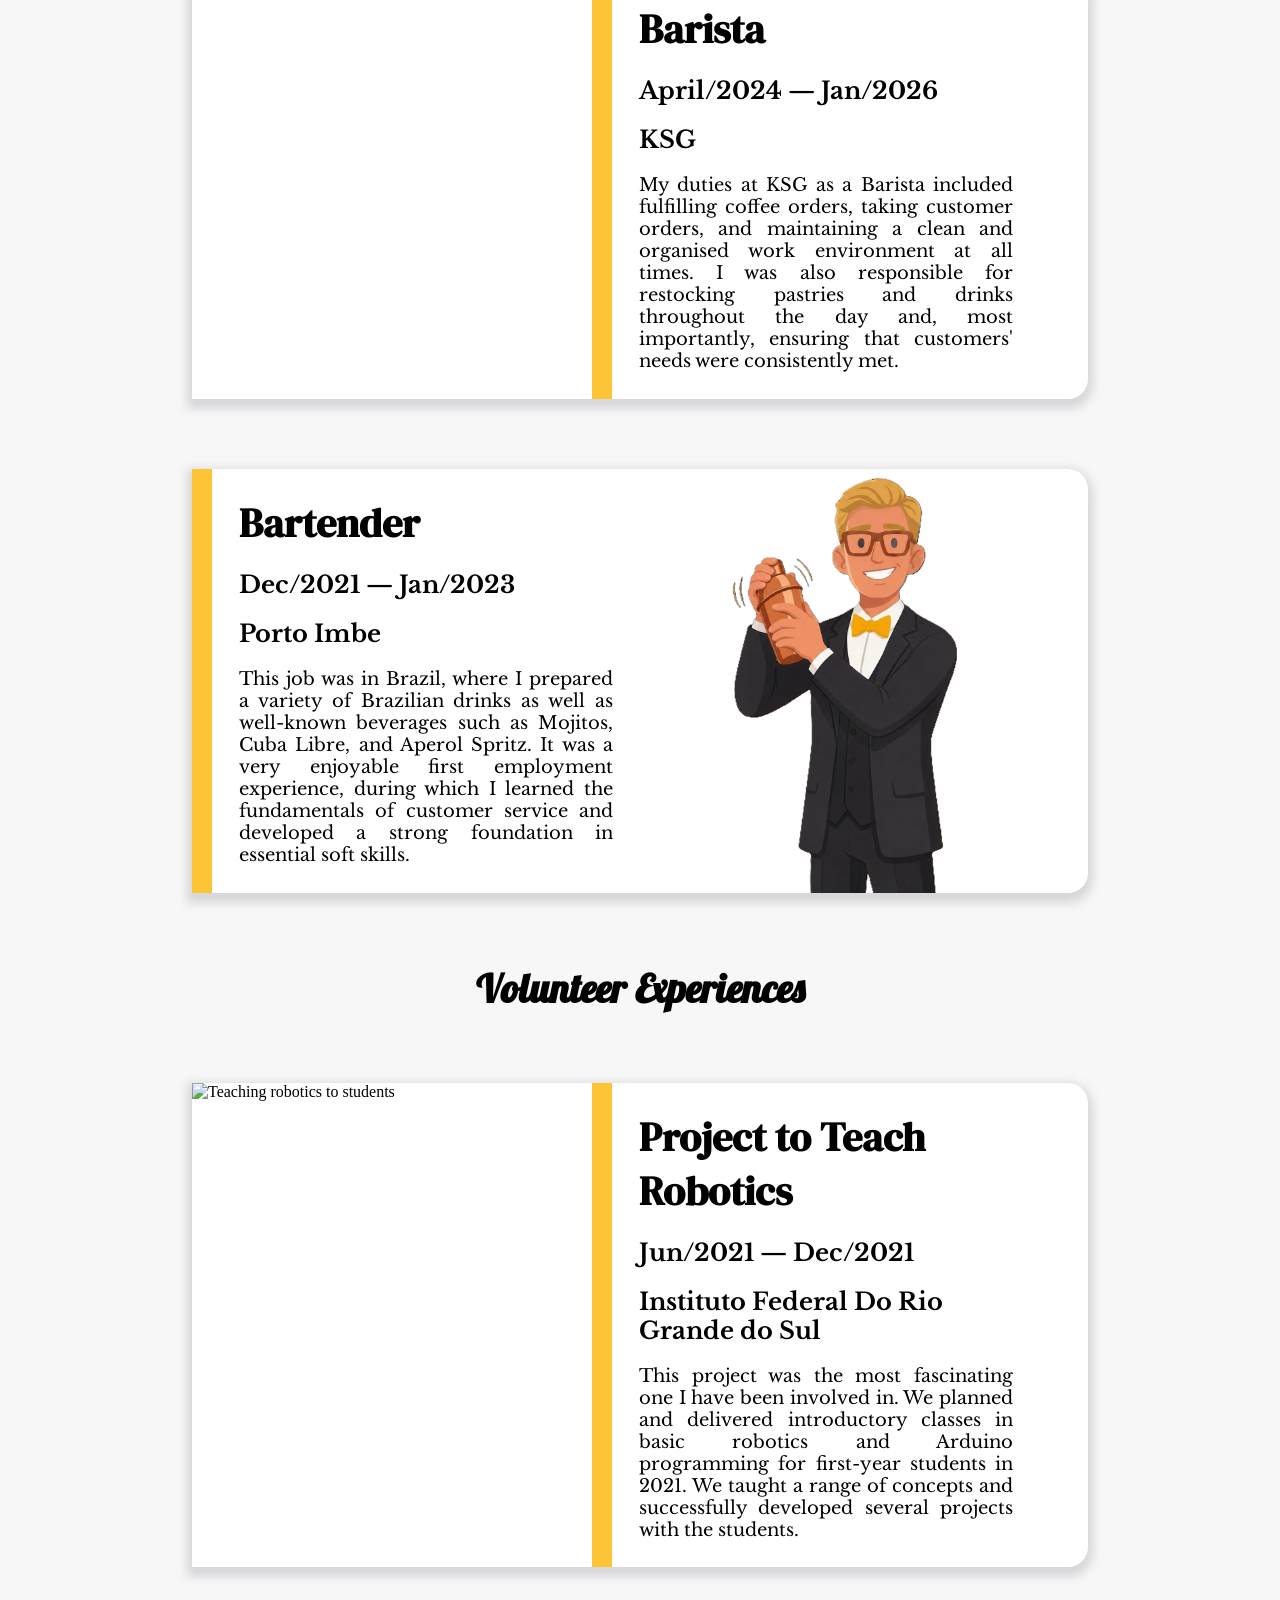
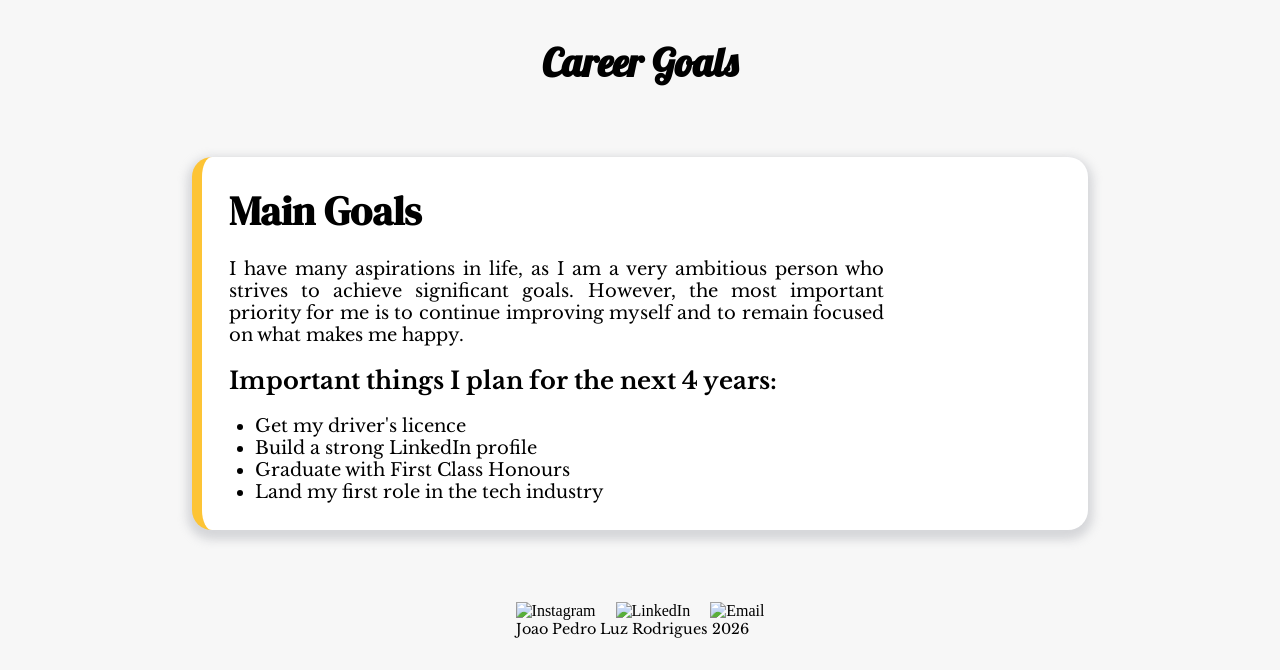
==== commit 4e1ba459: "added a fav icon to all pages add the confirmation script for contact form and light box effect for " ====
--- a/about.html
+++ b/about.html
@@ -6,16 +6,17 @@
     <meta name="description" content="About João Pedro Luz Rodrigues — background, personal projects, work experience, and career goals.">
     <link rel="preconnect" href="https://fonts.googleapis.com">
     <link rel="preconnect" href="https://fonts.gstatic.com" crossorigin>
+    <link rel="icon" type="image/x-icon" href="./img/fav.ico">
     <link href="https://fonts.googleapis.com/css2?family=DM+Serif+Display:ital@0;1&family=Libre+Baskerville:ital,wght@0,400;0,700;1,400&family=Lobster&family=Lora:ital,wght@0,400;0,700&family=Playfair+Display:ital,wght@0,400;0,700&display=swap" rel="stylesheet">
     <link rel="stylesheet" href="./style/style.css">
-    <script src="./script.js" async defer></script>
+    <script src="./src/script.js" async defer></script>
     <title>João Pedro Luz — About</title>
 </head>
  <body>
     <header id="header"></header>
     <main class="wrapper">
-        <div class="bigImgAbout">
-            <div class="textBoxImgAbout largeW">
+        <div class="About">
+            <div class="textBoxImgAbout ">
                 <h1>Introduction</h1>
                 <p>
                     My name is Joao Pedro Luz Rodrigues. This is an introductory e-portfolio/website to briefly present my skills, employment background, qualifications, and also introduce who I am and my goals. I have been living in Ireland since 2023; I moved here in order to strive for new experiences and enhance my English skills. I am currently undertaking a Bachelor of Science (BSc) in Computing at Dublin Business School (DBS), and I am eager to begin my professional career at the earliest opportunity.
--- a/style/style.css
+++ b/style/style.css
@@ -34,6 +34,7 @@
 }
 
 h1 {
+    font-size: clamp(1.5rem, 3vw, 3rem);
     font-family: "Lobster", sans-serif;
 }
 
@@ -75,7 +76,12 @@
     overflow: hidden;
 }
 
-/* Nav */
+/*-------------------------------------- Nav --------------------------------*/
+.menuButton {
+    display: none;
+    background: none;
+    border: none;
+}
 .navBar {
     position: fixed;
     display: flex;
@@ -104,6 +110,7 @@
 .navItems {
     display: flex;
     justify-content: space-evenly;
+    visibility: visible;
     gap: 1%;
     width: 50%;
     list-style: none;
@@ -414,22 +421,43 @@
 
 
 /*-------------------------------------- Contact ----------------------------------------*/
-form {
+.contactbox{
     display: flex;
     flex-direction: column;
-    background-color: var(--background);
-    gap: 16px;
-    width: 00%;
-}
-
-.contactbox{
-    display: flex;
-    flex-direction: column;
-    align-items: center;
+    align-items: center;
+    background-color: var(--white);
+    box-shadow: 0px 5px 10px 1px var(--grey);
+    padding: 20px;
     width: 60%;
     gap: 40px;
-    width: 100%;
-}
+}
+.contactbox form {
+    display: flex;
+    flex-direction: column;
+    gap: 16px;
+    width: 50%;
+}
+
+.contactbox form label {
+    font-family: "Libre Baskerville", serif;
+    font-size: 1.1rem;
+}
+
+.contactbox form div {
+    display: flex;
+    align-items: center;
+    flex-direction: row;
+    gap: 10px;
+}
+.contactbox form input, .contactbox form textarea {
+    width: 100%;
+    padding: 10px;
+    border: 1px solid var(--grey);
+    border-radius: 6px;
+    font-family: "Libre Baskerville", serif;
+    font-size: 1rem;
+
+ }
 
 
 /*-------------------------------------- Footer ----------------------------------------*/
@@ -537,4 +565,60 @@
     to {
         opacity: 0.85;
     }
+}
+
+@media (max-width: 768px) {
+
+    .menuButton {
+        z-index: 1;
+        display: block;
+    }
+
+    .navItems {
+        position: fixed;
+        visibility: hidden;
+        margin-top: 200px;
+        padding: 20px;
+        background-color: var(--background);
+        z-index: 0;
+        border-radius: 0 0 20px 20px;
+        box-shadow: 0px 10px 10px 1px var(--grey);
+    }
+
+    .navItems {
+        flex-direction: column;
+        width: 100%;
+        gap: 8px;
+    }
+
+    .hero {
+        width: 90%;
+        padding-top: 20%;
+        padding-left: 5%;
+    }
+
+    .yellowBack img {
+        width: 80%;
+    }
+
+    .subDivMain {
+        flex-direction: column;
+        width: 90%;
+    }
+
+    .subDivText {
+        width: 100%;
+        border-left: none;
+        border-top: 20px solid var(--yellow);
+    }
+
+    .bigImgAbout {
+        flex-direction: column;
+        width: 90%;
+    }
+
+    .bigImgAbout img {
+        width: 100%;
+        border-radius: 0 0 200px 200px;
+    }
 }
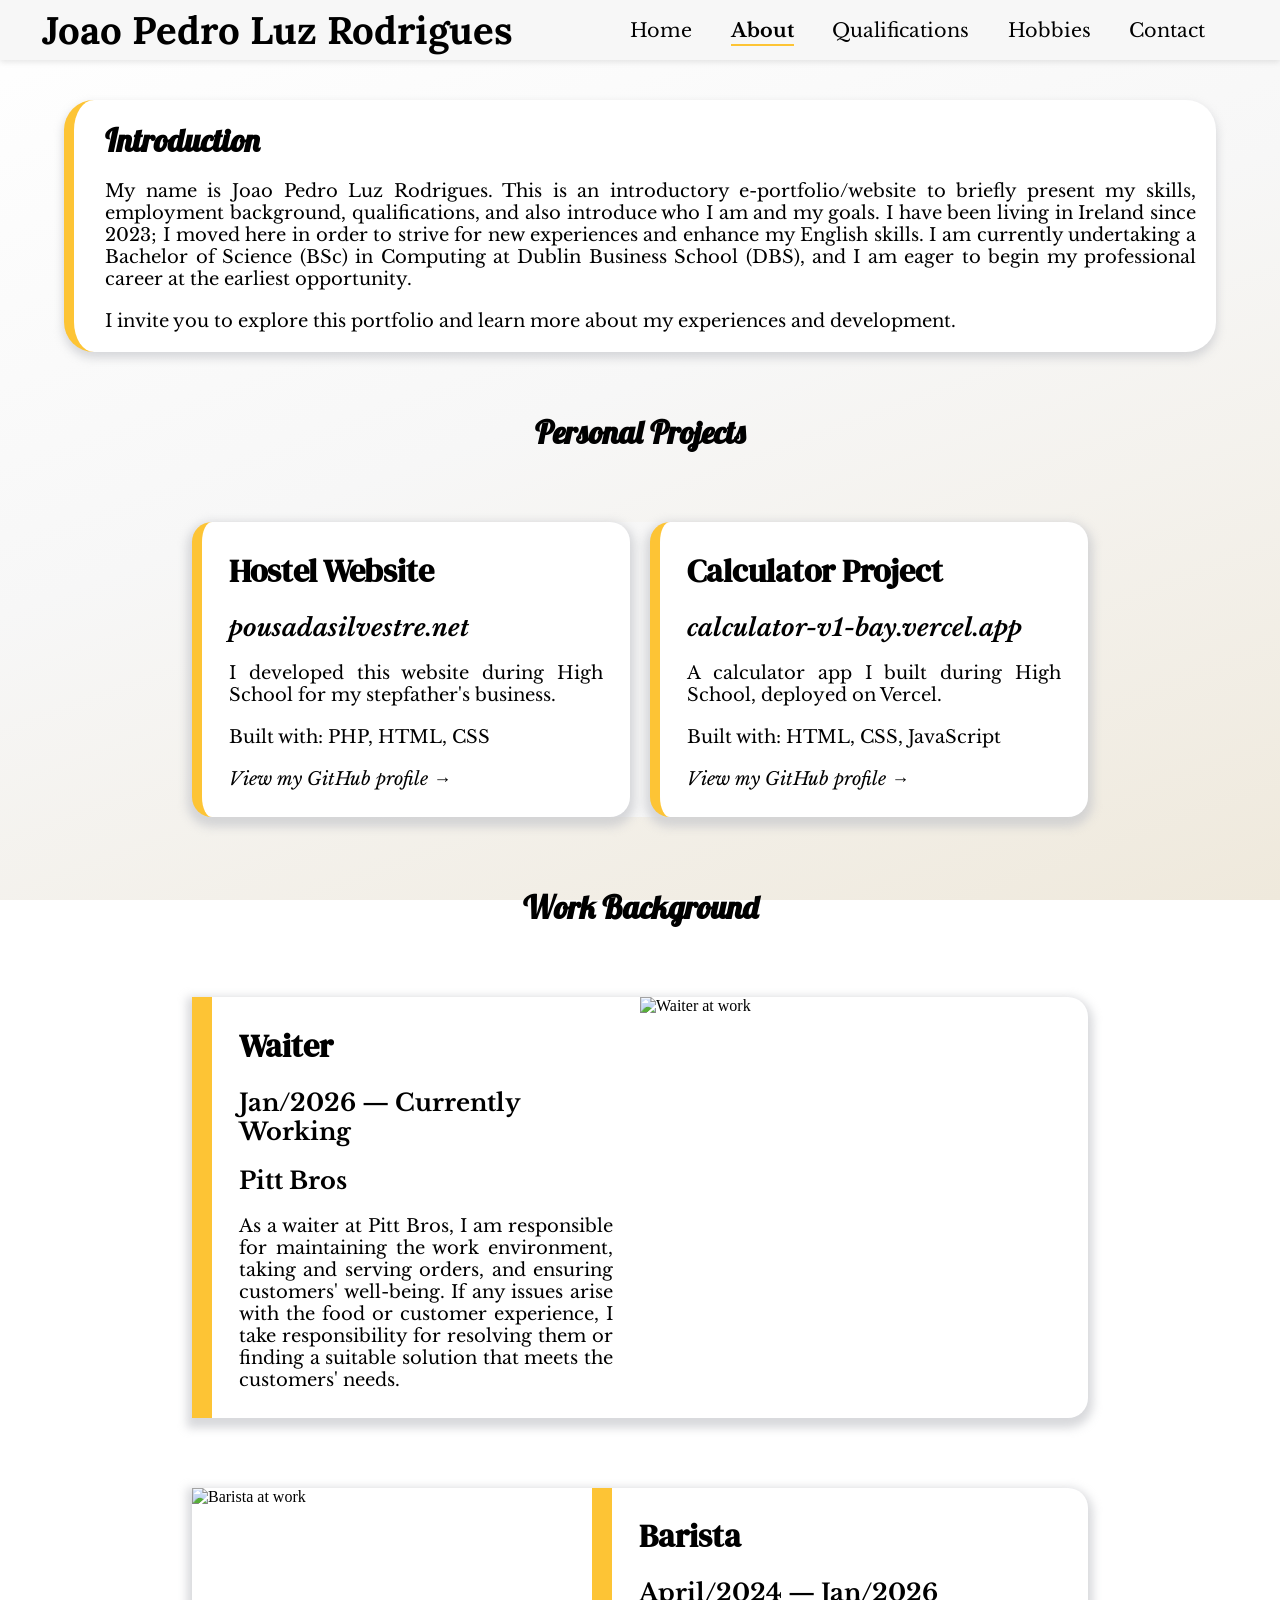
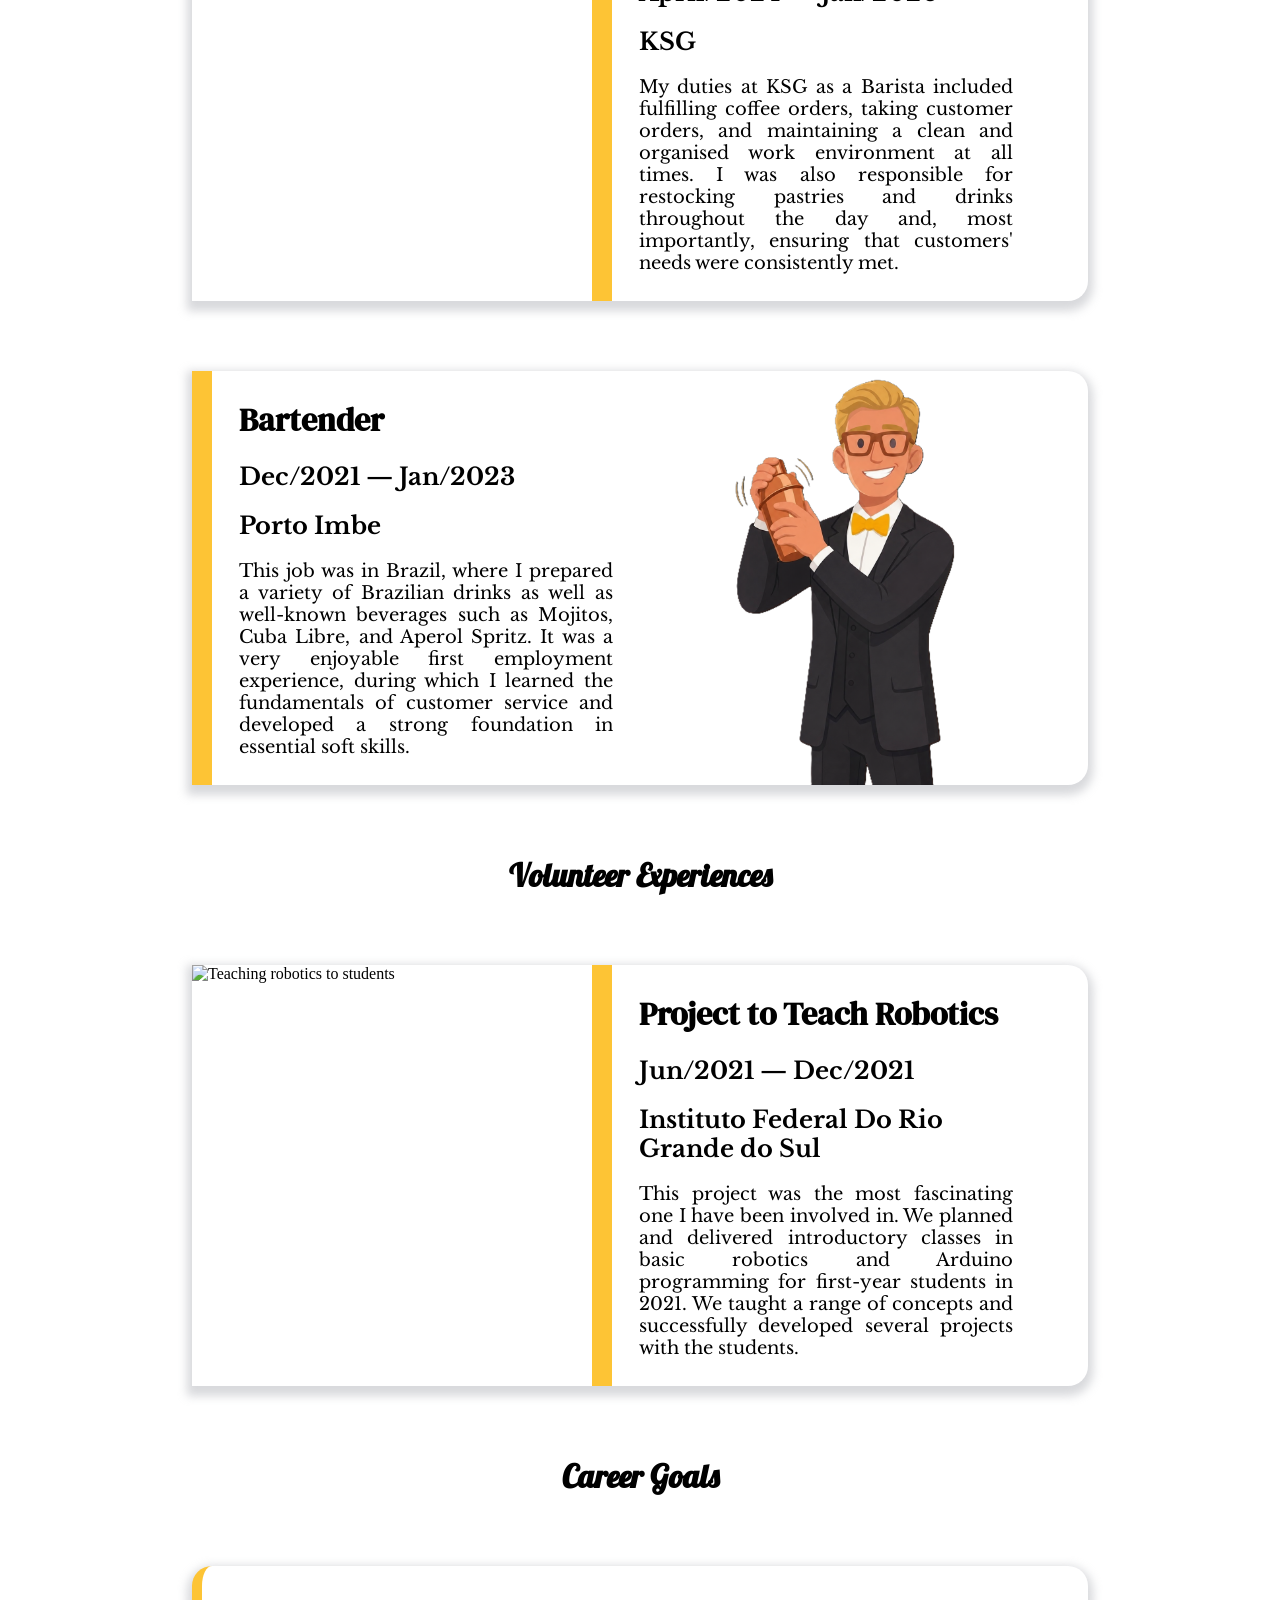
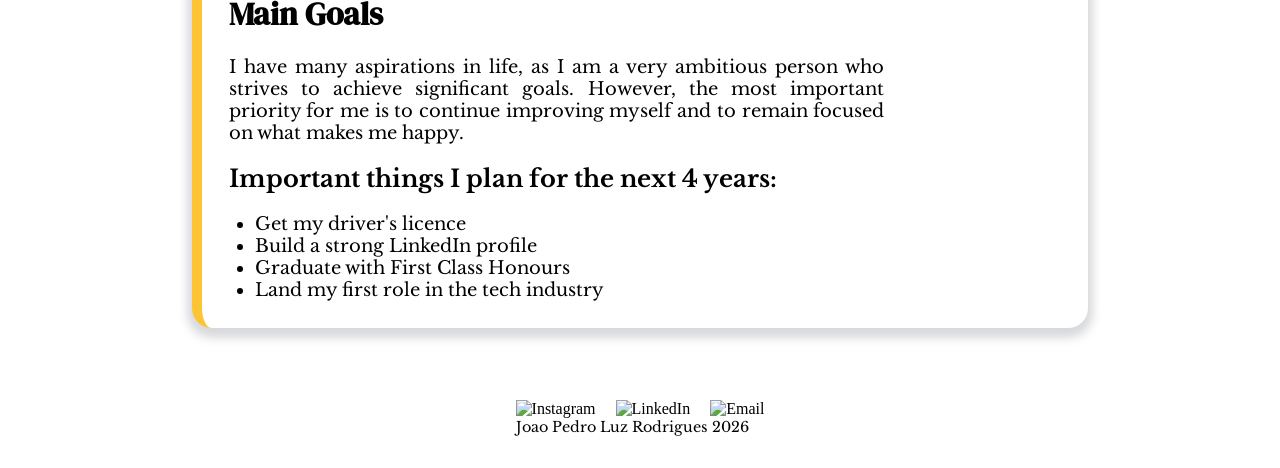
==== commit 4dd4b1e9: "full mobile version so far added hamburguer menu with animation and fixed some minor errors. Exclude" ====
--- a/about.html
+++ b/about.html
@@ -16,7 +16,7 @@
     <header id="header"></header>
     <main class="wrapper">
         <div class="About">
-            <div class="textBoxImgAbout ">
+            <div class="textBoxAbout ">
                 <h1>Introduction</h1>
                 <p>
                     My name is Joao Pedro Luz Rodrigues. This is an introductory e-portfolio/website to briefly present my skills, employment background, qualifications, and also introduce who I am and my goals. I have been living in Ireland since 2023; I moved here in order to strive for new experiences and enhance my English skills. I am currently undertaking a Bachelor of Science (BSc) in Computing at Dublin Business School (DBS), and I am eager to begin my professional career at the earliest opportunity.
@@ -27,7 +27,7 @@
 
         <div class="layoutStandardInfo">
             <h1>Personal Projects</h1>
-            <div class="rounded-box subDivMain Small largeW">
+            <div class="rounded-box subDivMain  ">
                 <div class="subDivText">
                     <h1>Hostel Website</h1>
                     <h2 class="oblique"><a href="https://pousadasilvestre.net/index.php">pousadasilvestre.net</a></h2>
--- a/style/style.css
+++ b/style/style.css
@@ -3,7 +3,7 @@
     --black: #000000;
     --background: #F7F7F7;
     --yellow: #FDC435;
-    --yellowShadow: #E3B030;
+    --yellowShadow: #FCAC35;
     --white: #FFFFFF;
     --grey: #c7c8ccb0;
     --brown: #854836;
@@ -22,7 +22,9 @@
 
 body {
     width: 100%;
-    background-color: var(--background);
+    min-height: 100vh;
+    /* Gradient fill for the site background */
+    background: linear-gradient(160deg, #ffffff 0%, var(--background) 45%, #efe9dc 100%) no-repeat fixed;
 }
 
 a:active {
@@ -202,7 +204,7 @@
 }
 
 .btn-primary {
-    background-color: #FCAC35;    
+    background-color: var(--yellowShadow);    
 }
 
 .btn-secondary {
@@ -229,7 +231,7 @@
 }
 
 .wrapper h1 {
-    font-size: clamp(1em, 2.5em, 3em);
+    font-size: clamp(1em, 2em, 3em);
 }
 
 .layoutStandardInfo {
@@ -272,30 +274,8 @@
     padding-left: 4%;
 }
 
-.Smaller {
-    min-height: 130px;
-}
-
-.medium {
-    min-height: 300px;
-}
-
 .largeW {
     width: 80%;
-}
-
-.Small .subDivText {
-    padding: 1%;
-    gap: 10px;
-}
-
-.Smaller .subDivText {
-    padding: 1%;
-    gap: 10px;
-}
-
-.medium .subDivTextsubDivMain {
-    padding: 1%;
 }
 
 .rounded-box {
@@ -323,41 +303,29 @@
     border: none;
 }
 /*----------------------------------------------- about section ----------------------------------------------------*/
-.bigImgAbout {
+.About {
     display: flex;
     padding: 0;
     background: var(--white);
-    border-radius: 30px 200px 200px 30px;
+    border-radius: 30px;
     box-shadow: 0px 5px 10px 1px var(--grey);
     width: 90%;
     border-left: var(--yellow) solid 10px;
     flex-direction: row;
 }
 
-.bigImgAbout img {
-    width: 30%;
-    padding: 2%;
-    object-fit: cover;
-    border-radius: 0 200px 200px 0;
-}
-
-.textBoxImgAbout {
+.textBoxAbout {
     text-align: justify;
-    width: 70%;
     padding: 20px;
-    padding-right: 10px;
     margin-left: 1%;
 }
 
-.textBoxImgAbout p {
+.textBoxAbout p {
     padding-top: 20px;
-    font-size: clamp(16px, 22px, 28px);
+    font-size: clamp(16px, 18px, 28px);
 }
 
 /*--------------------------------------- Qualifications ---------------------------------------*/
-.Y {
-    border-left: 20px solid var(--yellow);
-}
 
 .workImg {
     max-width: 400px;
@@ -369,7 +337,6 @@
 
 
 /*--------------------------------------- Hobbies ---------------------------------------*/
-
 
 .sprite {
     display: block;
@@ -456,8 +423,27 @@
     border-radius: 6px;
     font-family: "Libre Baskerville", serif;
     font-size: 1rem;
-
- }
+}
+
+.contactbox button
+{
+    border: solid 1px var(--brown);
+}
+
+ /*----------------------------- Contact form / confirmation -----------------------------*/
+.formError {
+    color: var(--brown);
+    font-family: "Libre Baskerville", serif;
+    min-height: 1.2em;
+    margin: 4px 0;
+}
+.confirmBox {
+    text-align: center;
+}
+.confirmBox .cta-row {
+    justify-content: center;
+    margin-top: 20px;
+}
 
 
 /*-------------------------------------- Footer ----------------------------------------*/
@@ -567,8 +553,79 @@
     }
 }
 
+/*----------------------------- jQuery Lightbox -----------------------------*/
+.lb-overlay {
+    position: fixed;
+    inset: 0;
+    z-index: 1000;
+    display: none;
+    align-items: center;
+    justify-content: center;
+    flex-direction: column;
+    gap: 16px;
+    padding: 24px;
+    background: rgba(0, 0, 0, 0.85);
+}
+.lb-overlay.open {
+    display: flex;
+}
+.lb-img {
+    max-width: 90vw;
+    max-height: 80vh;
+    border-radius: 10px;
+    box-shadow: 0 10px 40px rgba(0, 0, 0, 0.5);
+}
+.lb-caption {
+    color: var(--white);
+    font-family: "Libre Baskerville", serif;
+    text-align: center;
+}
+.lb-close {
+    position: absolute;
+    top: 18px;
+    right: 26px;
+    width: 46px;
+    height: 46px;
+    font-size: 30px;
+    line-height: 1;
+    color: var(--black);
+    background: var(--yellow);
+    border: none;
+    border-radius: 50%;
+    cursor: pointer;
+}
+.lb-close:hover {
+    background: var(--yellowShadow);
+}
+
+
+
+/*-------------------------------- Mobile ----------------------------------*/
 @media (max-width: 768px) {
 
+    .container {
+        display: inline-block;
+        cursor: pointer;
+    }
+
+    .bar1, .bar2, .bar3 {
+        width: 25px;
+        height: 3px;
+        background-color: #333;
+        margin: 6px 0;
+        transition: 0.4s;
+    }
+
+    .change .bar1 {
+        transform: translate(0, 9px) rotate(-45deg);
+    }
+
+    .change .bar2 {opacity: 0;}
+
+    .change .bar3 {
+        transform: translate(0, -9px) rotate(45deg);
+    }
+    /*----- nav bar -----*/
     .menuButton {
         z-index: 1;
         display: block;
@@ -591,14 +648,27 @@
         gap: 8px;
     }
 
+    /*-------- Home --------*/
     .hero {
+        position: relative;
         width: 90%;
-        padding-top: 20%;
+        padding-top: 150px;
         padding-left: 5%;
     }
 
     .yellowBack img {
-        width: 80%;
+        width: 70%;
+    }
+
+    .btn
+    {
+        width: 100%;
+    }
+
+    /*general config*/
+    .layoutStandardInfo
+    {
+        gap: 20px;
     }
 
     .subDivMain {
@@ -606,19 +676,39 @@
         width: 90%;
     }
 
+    .rounded-box .subDivText
+    {
+        border-top: 5px solid var(--yellow);
+        border-left: none;
+    }
+
+    .rounded
+    {
+        border-top: 5px solid var(--yellow);
+        border-left: none;
+    }
     .subDivText {
         width: 100%;
+        border-top: 12px solid var(--yellow);
         border-left: none;
-        border-top: 20px solid var(--yellow);
-    }
-
-    .bigImgAbout {
+    }
+
+    .About {
         flex-direction: column;
         width: 90%;
     }
 
-    .bigImgAbout img {
-        width: 100%;
-        border-radius: 0 0 200px 200px;
+    /*----- contact -----*/
+    .contactbox
+    {
+        width: 95%;
+        gap: 20px;
+    }
+    
+    .contactbox form {
+        display: flex;
+        flex-direction: column;
+        gap: 10px;
+        width: 90%;
     }
 }
